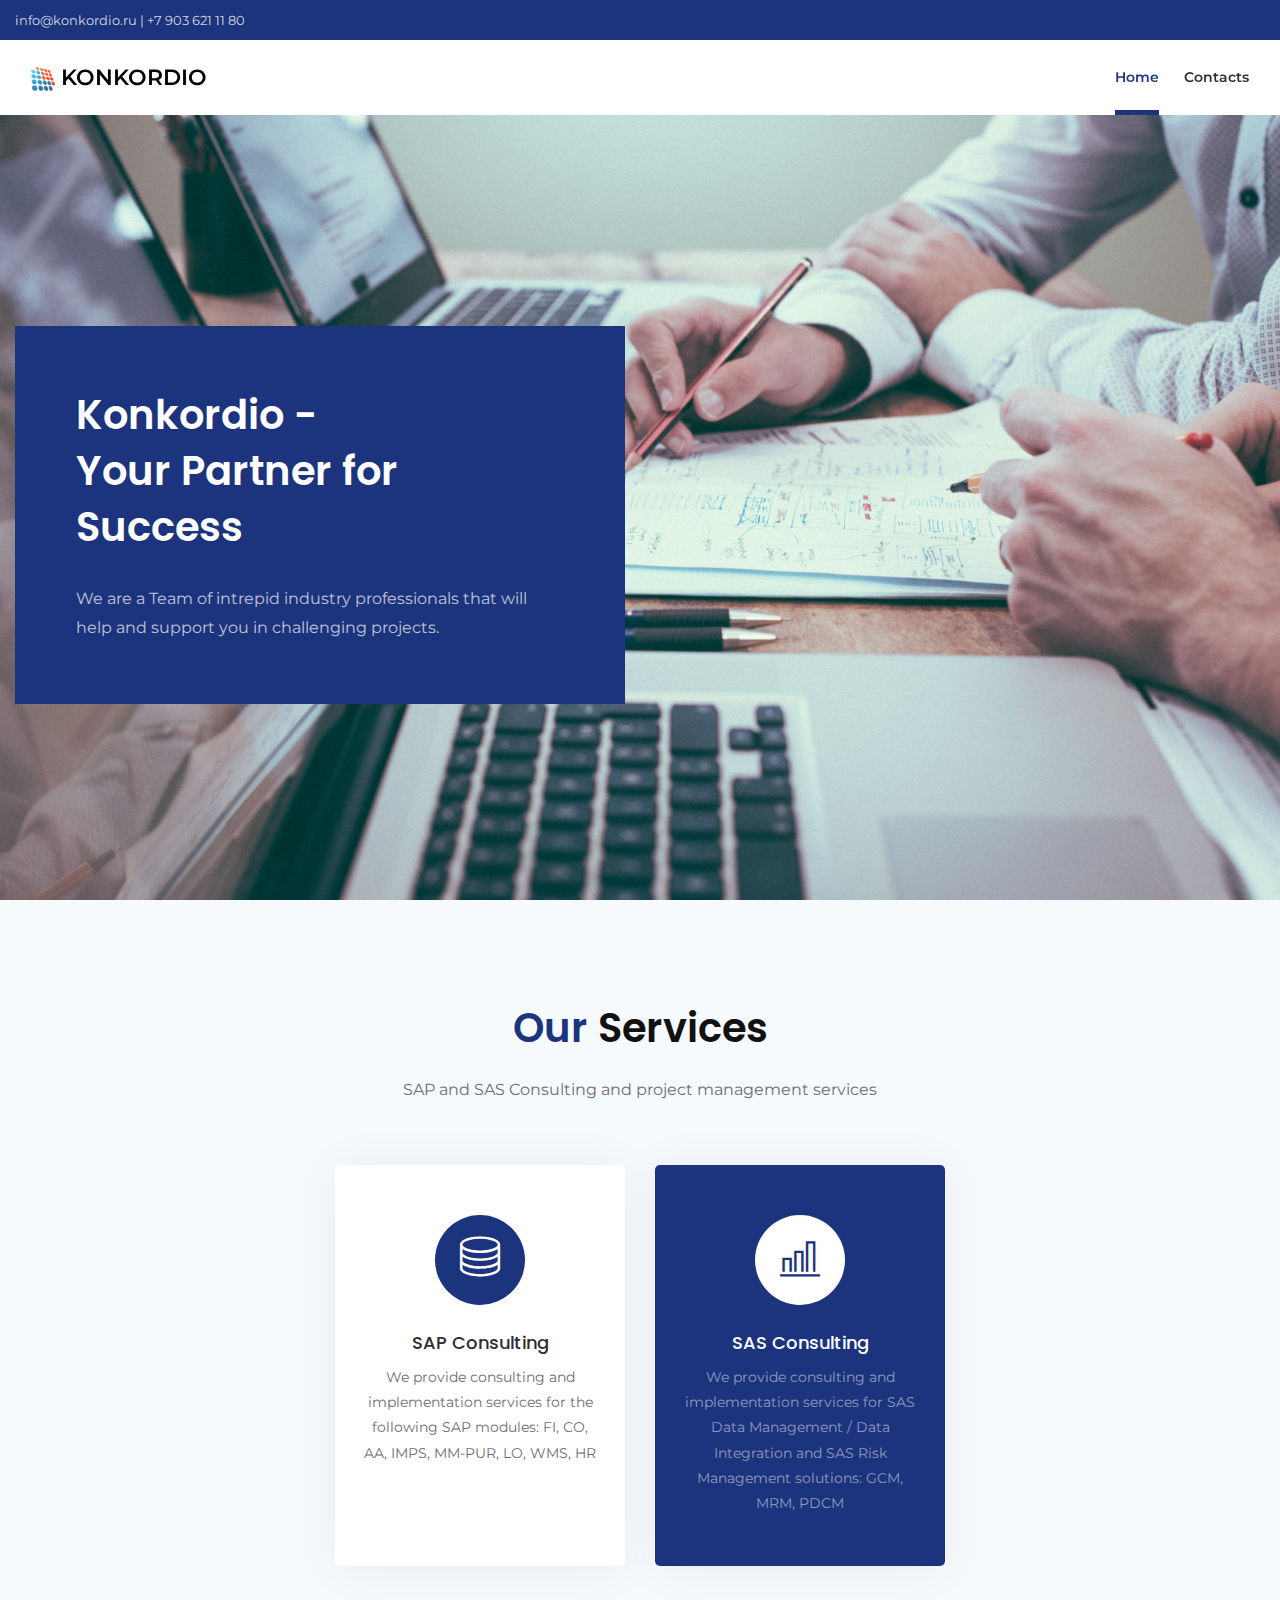
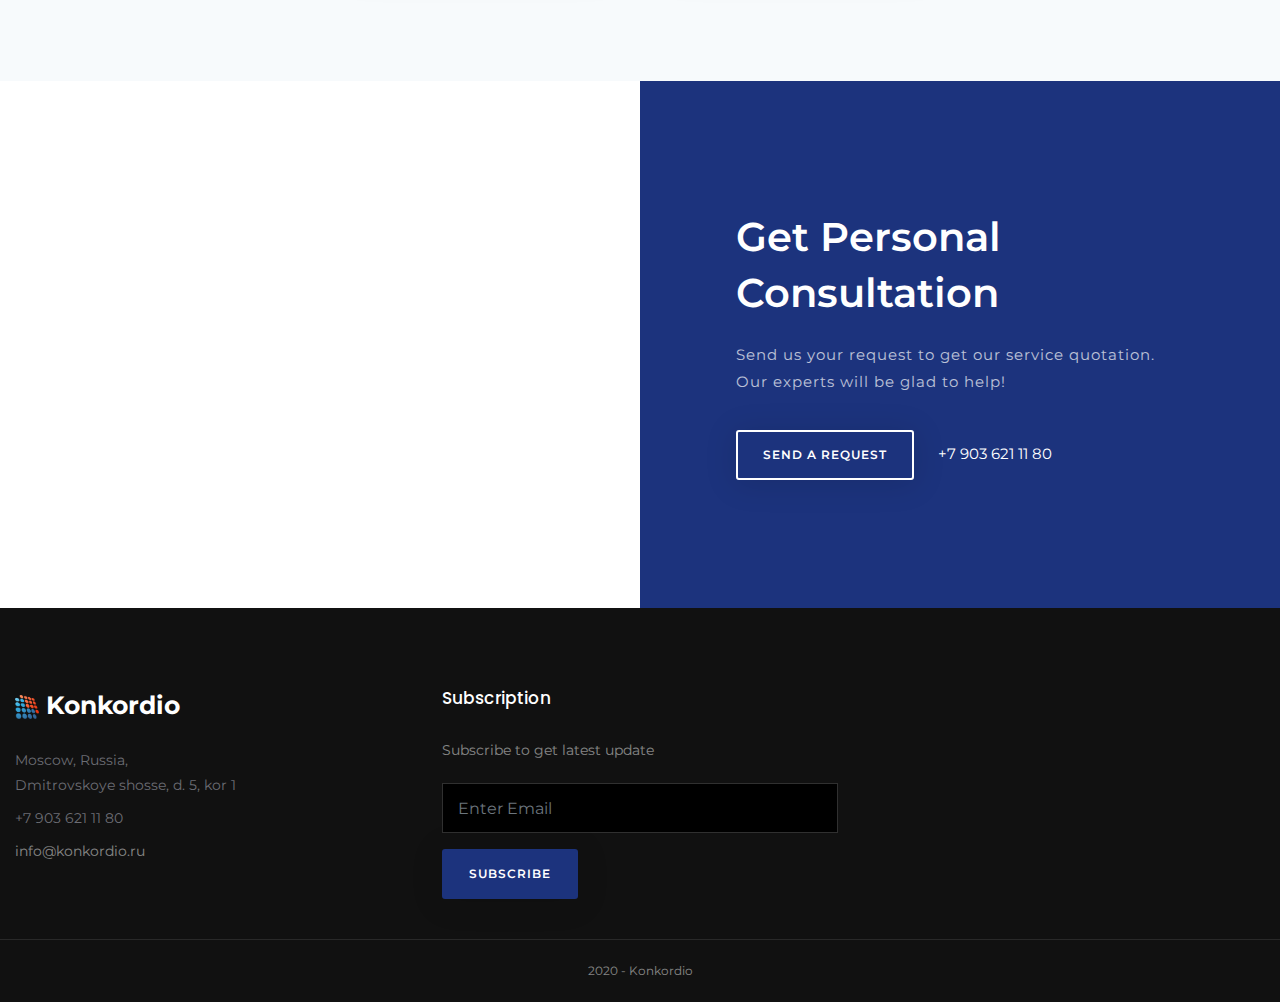
==== index.html @ 34d9c702 "konkordio.ru site" ====
<!DOCTYPE html>
<html lang="en">

<head>
  <meta charset="utf-8">
  <meta http-equiv="X-UA-Compatible" content="IE=edge">
  <meta name="viewport" content="width=device-width, initial-scale=1, shrink-to-fit=no">
  
  <!-- Page Title -->
  <title>Konkordio</title>
  <!-- / -->

  <!---Font Icon-->
  <link href="static/plugin/font-awesome/css/fontawesome-all.min.css" rel="stylesheet">
  <link href="static/plugin/themify-icons/themify-icons.css" rel="stylesheet">
  <!-- / -->

  <!-- Plugin CSS -->
  <link href="static/plugin/bootstrap/css/bootstrap.min.css" rel="stylesheet">
  <link href="static/plugin/owl-carousel/css/owl.carousel.min.css" rel="stylesheet">
  <!-- / -->

  <!-- Theme Style -->
  <link href="static/css/styles.css" rel="stylesheet">
  <link href="static/css/color/default.css" rel="stylesheet" id="color_theme">
  <!-- / -->

  <!-- Favicon -->
  <link rel="icon" href="favicon.ico" />
  <!-- / -->
</head>

<!-- Body Start -->
<body>

  <!-- Loading -->
  <div id="loading">
    <div class="load-circle"><span class="one"></span></div>
  </div>
  <!-- / -->

  <!-- Header -->
  <header class="header">
    <div class="top-bar theme-bg">
      <div class="container">
        <div class="row align-items-center">
          <div class="col-12 col-md-8 text-center text-md-left">
            <div class="mail"><a href="mailto:info@konkordio.ru" class="mail">info@konkordio.ru</a> | +7 903 621 11 80</div>
          </div>
		  <!--
          <div class="col-12 col-md-4 text-center text-md-right">
            <div class="social-icons-light">
              <a href="#"><i class="fab fa-facebook-f"></i></a>
              <a href="#"><i class="fab fa-twitter"></i></a>
              <a href="#"><i class="fab fa-google-plus-g"></i></a>
              <a href="#"><i class="fab fa-linkedin-in"></i></a>
            </div>
          </div>
		  -->
        </div> <!-- row -->
      </div><!-- container -->
    </div>
    <nav class="navbar header-nav navbar-expand-lg">
      <div class="container">
        <!-- Brand -->
        <a class="navbar-brand" href=""><img src="static/img/logo.png" style="width: 24px; height: 24px;" />&nbsp;Konkordio<!--<span class="theme-bg"></span>--></a>
        <!-- / -->

        <!-- Mobile Toggle -->
        <button class="navbar-toggler" type="button" data-toggle="collapse" data-target="#navbarCropar" aria-controls="navbarCropar" aria-expanded="false" aria-label="Toggle navigation">
            <span></span>
            <span></span>
            <span></span>
        </button>
        <!-- / -->

        <!-- Top Menu -->
        <div class="collapse navbar-collapse justify-content-end" id="navbarCropar">
          <ul class="navbar-nav align-items-start align-items-lg-center">
            <li><a class="nav-link active" href="index.html">Home</a></li>
			<!--
            <li><a class="nav-link" href="about.html">About Us</a></li>
            <li><a class="nav-link" href="services.html">Services</a></li>
			-->
            <li><a class="nav-link" href="contact.html">Contacts</a></li>
            <!--<li><a class="nav-link nav-link-btn m-btn m-btn-theme" href="#">Get A Quote</a></li>-->
          </ul>
        </div>
        <!-- / -->
      </div><!-- Container -->
    </nav> <!-- Navbar -->  
  </header>
  <!-- Header End -->

<main>

  <!-- Home Banner Start -->
  <section class="home-banner" style="background-image: url(static/img/bg1.jpg);">
    <div class="container">
      <div class="row full-screen align-items-center">
        <div class="col-md-8 col-lg-6">
          <div class="home-content theme-bg">
            <h4 class="font-alt m-0px m-30px-b sm-m-20px-b">Konkordio - <br/>Your Partner for Success</h4>
            <p>We are a Team of intrepid industry professionals that will help and support you in challenging projects.</p>
            <!--
			<div class="m-btn-bar m-40px-t sm-m-30px-t">
              <a href="#" class="m-btn m-btn-white">Our Services</a>
            </div>
			-->
          </div>
        </div>
      </div>
    </div>
  </section>
  <!-- Home Banner End -->
  
  <!-- Services Start -->
  <section class="section gray-bg">
    <div class="container">
      <div class="row justify-content-center m-45px-b sm-m-25px-b">
        <div class="col-md-8 col-lg-6">
          <div class="section-title text-center">
            <h2 class="font-alt">Our <span>Services</span></h2>
            <p>SAP and SAS Consulting and project management services</p>
          </div>
        </div><!-- col -->
      </div> <!-- row -->

      <div class="row">
		<div class="col align-self-start"></div>
        <div class="col-12 align-self-center col-sm-12 col-md-6 m-15px-tb col-lg-3">
          <div class="feature-box box-shadow theme-hover">
            <div class="icon theme-bg"><i class="ti-server"></i></div>
            <h6 class="font-alt">SAP Consulting</h6>
            <p>We provide consulting and implementation services for the following SAP modules: FI, CO, AA, IMPS, MM-PUR, LO, WMS, HR<br/><br/><br/></p>
          </div>
        </div><!-- col -->
        <div class="col-12 align-self-center col-sm-12 col-md-6 m-15px-tb col-lg-3">
          <div class="feature-box box-shadow theme-bg active">
            <div class="icon theme-bg"><i class="ti-bar-chart"></i></div>
            <h6 class="font-alt">SAS Consulting</h6>
            <p>We provide consulting and implementation services for SAS Data Management / Data Integration and SAS Risk Management solutions: GCM, MRM, PDCM</p>
          </div>
        </div><!-- col -->
		<div class="col align-self-end"></div>
      </div><!-- row -->
    </div><!-- container -->
  </section>
  <!-- Services End -->
  

  <!-- Contact Start -->
  <section class="bg-no-repeat bg-cover bg-fixed" style="background-image: url(static/img/bg2.jpg);">
    <div class="row no-gutters justify-content-end">
      <div class="col-12 col-md-12 col-lg-6">
        <div class="call-to-action theme-bg">
          <h4>Get personal<br/> consultation</h4>
          <p>Send us your request to get our service quotation. Our experts will be glad to help!</p>
          <div class="m-btn-bar">
            <a href="contact.html" class="m-btn m-btn-white">Send a Request</a>
            <a href="contact.html" class="contact-num">+7 903 621 11 80</a>
          </div>
        </div>
      </div>
    </div><!-- row -->
  </section>
  <!-- Conatct End -->

</main>

<!-- Footer-->
<footer class="footer">
  <div class="footer-section">
    <div class="container">
      <div class="row">
        <div class="col-lg-4 m-15px-tb col-md-6">
          <div class="footer-content">
            <div class="footer-logo"><img src="static/img/logo.png" style="width: 24px; height: 24px;" />&nbsp;Konkordio</div>
            <div class="footer-text">
			<ul>
              <li>Moscow, Russia, <br/>Dmitrovskoye shosse, d. 5, kor 1</li>
			  <li>+7 903 621 11 80</li>
			  <li><a href="mailto:info@konkordio.ru">info@konkordio.ru</a></li>
			</ul>
            </div><!--
            <ul class="social-icons">
              <li><a href="#"><i class="fab fa-facebook-f"></i></a></li>
              <li><a href="#"><i class="fab fa-twitter"></i></a></li>
              <li><a href="#"><i class="fab fa-instagram"></i></a></li>
              <li><a href="#"><i class="fab fa-codepen"></i></a></li>
              <li><a href="#"><i class="fab fa-github-alt"></i></a></li>
              <li><a href="#"><i class="fab fa-skype"></i></a></li>
            </ul>
			-->
          </div>
        </div>
        <div class="col-lg-4 m-15px-tb col-md-6">
          <div class="footer-newsletter">
            <div class="footer-title font-alt">Subscription</div>
            <p>Subscribe to get latest update</p>
            <form class="newsletter-form">
              <div class="form-group">
                <input type="email" class="form-control" placeholder="Enter Email">
              </div>
            </form>
            <div class="m-btn-bar">
              <a href="#" class="m-btn m-btn-theme">Subscribe</a>
            </div>
          </div>
        </div><!-- col -->
      </div><!-- row -->
    </div><!-- container -->
  </div>
  <div class="fot-copyright">
    <p>2020 - Konkordio</p>
  </div>
</footer>
<!-- Footer End -->

<!-- jQuery -->
  <script src="static/js/jquery-3.2.1.min.js"></script>
  <script src="static/js/jquery-migrate-3.0.0.min.js"></script>

  <!-- Plugins -->
  <script src="static/plugin/bootstrap/js/popper.min.js"></script>
  <script src="static/plugin/bootstrap/js/bootstrap.min.js"></script>
  <script src="static/plugin/owl-carousel/js/owl.carousel.min.js"></script>

  <!-- custom -->
  <script src="static/js/custom.js"></script>

</body>
<!-- Body End -->

</html>
---- static/plugin/themify-icons/themify-icons.css ----
@font-face {
	font-family: 'themify';
	src:url('fonts/themify.eot?-fvbane');
	src:url('fonts/themify.eot?#iefix-fvbane') format('embedded-opentype'),
		url('fonts/themify.woff?-fvbane') format('woff'),
		url('fonts/themify.ttf?-fvbane') format('truetype'),
		url('fonts/themify.svg?-fvbane#themify') format('svg');
	font-weight: normal;
	font-style: normal;
}

[class^="ti-"], [class*=" ti-"] {
	font-family: 'themify';
	speak: none;
	font-style: normal;
	font-weight: normal;
	font-variant: normal;
	text-transform: none;
	line-height: 1;

	/* Better Font Rendering =========== */
	-webkit-font-smoothing: antialiased;
	-moz-osx-font-smoothing: grayscale;
}

.ti-wand:before {
	content: "\e600";
}
.ti-volume:before {
	content: "\e601";
}
.ti-user:before {
	content: "\e602";
}
.ti-unlock:before {
	content: "\e603";
}
.ti-unlink:before {
	content: "\e604";
}
.ti-trash:before {
	content: "\e605";
}
.ti-thought:before {
	content: "\e606";
}
.ti-target:before {
	content: "\e607";
}
.ti-tag:before {
	content: "\e608";
}
.ti-tablet:before {
	content: "\e609";
}
.ti-star:before {
	content: "\e60a";
}
.ti-spray:before {
	content: "\e60b";
}
.ti-signal:before {
	content: "\e60c";
}
.ti-shopping-cart:before {
	content: "\e60d";
}
.ti-shopping-cart-full:before {
	content: "\e60e";
}
.ti-settings:before {
	content: "\e60f";
}
.ti-search:before {
	content: "\e610";
}
.ti-zoom-in:before {
	content: "\e611";
}
.ti-zoom-out:before {
	content: "\e612";
}
.ti-cut:before {
	content: "\e613";
}
.ti-ruler:before {
	content: "\e614";
}
.ti-ruler-pencil:before {
	content: "\e615";
}
.ti-ruler-alt:before {
	content: "\e616";
}
.ti-bookmark:before {
	content: "\e617";
}
.ti-bookmark-alt:before {
	content: "\e618";
}
.ti-reload:before {
	content: "\e619";
}
.ti-plus:before {
	content: "\e61a";
}
.ti-pin:before {
	content: "\e61b";
}
.ti-pencil:before {
	content: "\e61c";
}
.ti-pencil-alt:before {
	content: "\e61d";
}
.ti-paint-roller:before {
	content: "\e61e";
}
.ti-paint-bucket:before {
	content: "\e61f";
}
.ti-na:before {
	content: "\e620";
}
.ti-mobile:before {
	content: "\e621";
}
.ti-minus:before {
	content: "\e622";
}
.ti-medall:before {
	content: "\e623";
}
.ti-medall-alt:before {
	content: "\e624";
}
.ti-marker:before {
	content: "\e625";
}
.ti-marker-alt:before {
	content: "\e626";
}
.ti-arrow-up:before {
	content: "\e627";
}
.ti-arrow-right:before {
	content: "\e628";
}
.ti-arrow-left:before {
	content: "\e629";
}
.ti-arrow-down:before {
	content: "\e62a";
}
.ti-lock:before {
	content: "\e62b";
}
.ti-location-arrow:before {
	content: "\e62c";
}
.ti-link:before {
	content: "\e62d";
}
.ti-layout:before {
	content: "\e62e";
}
.ti-layers:before {
	content: "\e62f";
}
.ti-layers-alt:before {
	content: "\e630";
}
.ti-key:before {
	content: "\e631";
}
.ti-import:before {
	content: "\e632";
}
.ti-image:before {
	content: "\e633";
}
.ti-heart:before {
	content: "\e634";
}
.ti-heart-broken:before {
	content: "\e635";
}
.ti-hand-stop:before {
	content: "\e636";
}
.ti-hand-open:before {
	content: "\e637";
}
.ti-hand-drag:before {
	content: "\e638";
}
.ti-folder:before {
	content: "\e639";
}
.ti-flag:before {
	content: "\e63a";
}
.ti-flag-alt:before {
	content: "\e63b";
}
.ti-flag-alt-2:before {
	content: "\e63c";
}
.ti-eye:before {
	content: "\e63d";
}
.ti-export:before {
	content: "\e63e";
}
.ti-exchange-vertical:before {
	content: "\e63f";
}
.ti-desktop:before {
	content: "\e640";
}
.ti-cup:before {
	content: "\e641";
}
.ti-crown:before {
	content: "\e642";
}
.ti-comments:before {
	content: "\e643";
}
.ti-comment:before {
	content: "\e644";
}
.ti-comment-alt:before {
	content: "\e645";
}
.ti-close:before {
	content: "\e646";
}
.ti-clip:before {
	content: "\e647";
}
.ti-angle-up:before {
	content: "\e648";
}
.ti-angle-right:before {
	content: "\e649";
}
.ti-angle-left:before {
	content: "\e64a";
}
.ti-angle-down:before {
	content: "\e64b";
}
.ti-check:before {
	content: "\e64c";
}
.ti-check-box:before {
	content: "\e64d";
}
.ti-camera:before {
	content: "\e64e";
}
.ti-announcement:before {
	content: "\e64f";
}
.ti-brush:before {
	content: "\e650";
}
.ti-briefcase:before {
	content: "\e651";
}
.ti-bolt:before {
	content: "\e652";
}
.ti-bolt-alt:before {
	content: "\e653";
}
.ti-blackboard:before {
	content: "\e654";
}
.ti-bag:before {
	content: "\e655";
}
.ti-move:before {
	content: "\e656";
}
.ti-arrows-vertical:before {
	content: "\e657";
}
.ti-arrows-horizontal:before {
	content: "\e658";
}
.ti-fullscreen:before {
	content: "\e659";
}
.ti-arrow-top-right:before {
	content: "\e65a";
}
.ti-arrow-top-left:before {
	content: "\e65b";
}
.ti-arrow-circle-up:before {
	content: "\e65c";
}
.ti-arrow-circle-right:before {
	content: "\e65d";
}
.ti-arrow-circle-left:before {
	content: "\e65e";
}
.ti-arrow-circle-down:before {
	content: "\e65f";
}
.ti-angle-double-up:before {
	content: "\e660";
}
.ti-angle-double-right:before {
	content: "\e661";
}
.ti-angle-double-left:before {
	content: "\e662";
}
.ti-angle-double-down:before {
	content: "\e663";
}
.ti-zip:before {
	content: "\e664";
}
.ti-world:before {
	content: "\e665";
}
.ti-wheelchair:before {
	content: "\e666";
}
.ti-view-list:before {
	content: "\e667";
}
.ti-view-list-alt:before {
	content: "\e668";
}
.ti-view-grid:before {
	content: "\e669";
}
.ti-uppercase:before {
	content: "\e66a";
}
.ti-upload:before {
	content: "\e66b";
}
.ti-underline:before {
	content: "\e66c";
}
.ti-truck:before {
	content: "\e66d";
}
.ti-timer:before {
	content: "\e66e";
}
.ti-ticket:before {
	content: "\e66f";
}
.ti-thumb-up:before {
	content: "\e670";
}
.ti-thumb-down:before {
	content: "\e671";
}
.ti-text:before {
	content: "\e672";
}
.ti-stats-up:before {
	content: "\e673";
}
.ti-stats-down:before {
	content: "\e674";
}
.ti-split-v:before {
	content: "\e675";
}
.ti-split-h:before {
	content: "\e676";
}
.ti-smallcap:before {
	content: "\e677";
}
.ti-shine:before {
	content: "\e678";
}
.ti-shift-right:before {
	content: "\e679";
}
.ti-shift-left:before {
	content: "\e67a";
}
.ti-shield:before {
	content: "\e67b";
}
.ti-notepad:before {
	content: "\e67c";
}
.ti-server:before {
	content: "\e67d";
}
.ti-quote-right:before {
	content: "\e67e";
}
.ti-quote-left:before {
	content: "\e67f";
}
.ti-pulse:before {
	content: "\e680";
}
.ti-printer:before {
	content: "\e681";
}
.ti-power-off:before {
	content: "\e682";
}
.ti-plug:before {
	content: "\e683";
}
.ti-pie-chart:before {
	content: "\e684";
}
.ti-paragraph:before {
	content: "\e685";
}
.ti-panel:before {
	content: "\e686";
}
.ti-package:before {
	content: "\e687";
}
.ti-music:before {
	content: "\e688";
}
.ti-music-alt:before {
	content: "\e689";
}
.ti-mouse:before {
	content: "\e68a";
}
.ti-mouse-alt:before {
	content: "\e68b";
}
.ti-money:before {
	content: "\e68c";
}
.ti-microphone:before {
	content: "\e68d";
}
.ti-menu:before {
	content: "\e68e";
}
.ti-menu-alt:before {
	content: "\e68f";
}
.ti-map:before {
	content: "\e690";
}
.ti-map-alt:before {
	content: "\e691";
}
.ti-loop:before {
	content: "\e692";
}
.ti-location-pin:before {
	content: "\e693";
}
.ti-list:before {
	content: "\e694";
}
.ti-light-bulb:before {
	content: "\e695";
}
.ti-Italic:before {
	content: "\e696";
}
.ti-info:before {
	content: "\e697";
}
.ti-infinite:before {
	content: "\e698";
}
.ti-id-badge:before {
	content: "\e699";
}
.ti-hummer:before {
	content: "\e69a";
}
.ti-home:before {
	content: "\e69b";
}
.ti-help:before {
	content: "\e69c";
}
.ti-headphone:before {
	content: "\e69d";
}
.ti-harddrives:before {
	content: "\e69e";
}
.ti-harddrive:before {
	content: "\e69f";
}
.ti-gift:before {
	content: "\e6a0";
}
.ti-game:before {
	content: "\e6a1";
}
.ti-filter:before {
	content: "\e6a2";
}
.ti-files:before {
	content: "\e6a3";
}
.ti-file:before {
	content: "\e6a4";
}
.ti-eraser:before {
	content: "\e6a5";
}
.ti-envelope:before {
	content: "\e6a6";
}
.ti-download:before {
	content: "\e6a7";
}
.ti-direction:before {
	content: "\e6a8";
}
.ti-direction-alt:before {
	content: "\e6a9";
}
.ti-dashboard:before {
	content: "\e6aa";
}
.ti-control-stop:before {
	content: "\e6ab";
}
.ti-control-shuffle:before {
	content: "\e6ac";
}
.ti-control-play:before {
	content: "\e6ad";
}
.ti-control-pause:before {
	content: "\e6ae";
}
.ti-control-forward:before {
	content: "\e6af";
}
.ti-control-backward:before {
	content: "\e6b0";
}
.ti-cloud:before {
	content: "\e6b1";
}
.ti-cloud-up:before {
	content: "\e6b2";
}
.ti-cloud-down:before {
	content: "\e6b3";
}
.ti-clipboard:before {
	content: "\e6b4";
}
.ti-car:before {
	content: "\e6b5";
}
.ti-calendar:before {
	content: "\e6b6";
}
.ti-book:before {
	content: "\e6b7";
}
.ti-bell:before {
	content: "\e6b8";
}
.ti-basketball:before {
	content: "\e6b9";
}
.ti-bar-chart:before {
	content: "\e6ba";
}
.ti-bar-chart-alt:before {
	content: "\e6bb";
}
.ti-back-right:before {
	content: "\e6bc";
}
.ti-back-left:before {
	content: "\e6bd";
}
.ti-arrows-corner:before {
	content: "\e6be";
}
.ti-archive:before {
	content: "\e6bf";
}
.ti-anchor:before {
	content: "\e6c0";
}
.ti-align-right:before {
	content: "\e6c1";
}
.ti-align-left:before {
	content: "\e6c2";
}
.ti-align-justify:before {
	content: "\e6c3";
}
.ti-align-center:before {
	content: "\e6c4";
}
.ti-alert:before {
	content: "\e6c5";
}
.ti-alarm-clock:before {
	content: "\e6c6";
}
.ti-agenda:before {
	content: "\e6c7";
}
.ti-write:before {
	content: "\e6c8";
}
.ti-window:before {
	content: "\e6c9";
}
.ti-widgetized:before {
	content: "\e6ca";
}
.ti-widget:before {
	content: "\e6cb";
}
.ti-widget-alt:before {
	content: "\e6cc";
}
.ti-wallet:before {
	content: "\e6cd";
}
.ti-video-clapper:before {
	content: "\e6ce";
}
.ti-video-camera:before {
	content: "\e6cf";
}
.ti-vector:before {
	content: "\e6d0";
}
.ti-themify-logo:before {
	content: "\e6d1";
}
.ti-themify-favicon:before {
	content: "\e6d2";
}
.ti-themify-favicon-alt:before {
	content: "\e6d3";
}
.ti-support:before {
	content: "\e6d4";
}
.ti-stamp:before {
	content: "\e6d5";
}
.ti-split-v-alt:before {
	content: "\e6d6";
}
.ti-slice:before {
	content: "\e6d7";
}
.ti-shortcode:before {
	content: "\e6d8";
}
.ti-shift-right-alt:before {
	content: "\e6d9";
}
.ti-shift-left-alt:before {
	content: "\e6da";
}
.ti-ruler-alt-2:before {
	content: "\e6db";
}
.ti-receipt:before {
	content: "\e6dc";
}
.ti-pin2:before {
	content: "\e6dd";
}
.ti-pin-alt:before {
	content: "\e6de";
}
.ti-pencil-alt2:before {
	content: "\e6df";
}
.ti-palette:before {
	content: "\e6e0";
}
.ti-more:before {
	content: "\e6e1";
}
.ti-more-alt:before {
	content: "\e6e2";
}
.ti-microphone-alt:before {
	content: "\e6e3";
}
.ti-magnet:before {
	content: "\e6e4";
}
.ti-line-double:before {
	content: "\e6e5";
}
.ti-line-dotted:before {
	content: "\e6e6";
}
.ti-line-dashed:before {
	content: "\e6e7";
}
.ti-layout-width-full:before {
	content: "\e6e8";
}
.ti-layout-width-default:before {
	content: "\e6e9";
}
.ti-layout-width-default-alt:before {
	content: "\e6ea";
}
.ti-layout-tab:before {
	content: "\e6eb";
}
.ti-layout-tab-window:before {
	content: "\e6ec";
}
.ti-layout-tab-v:before {
	content: "\e6ed";
}
.ti-layout-tab-min:before {
	content: "\e6ee";
}
.ti-layout-slider:before {
	content: "\e6ef";
}
.ti-layout-slider-alt:before {
	content: "\e6f0";
}
.ti-layout-sidebar-right:before {
	content: "\e6f1";
}
.ti-layout-sidebar-none:before {
	content: "\e6f2";
}
.ti-layout-sidebar-left:before {
	content: "\e6f3";
}
.ti-layout-placeholder:before {
	content: "\e6f4";
}
.ti-layout-menu:before {
	content: "\e6f5";
}
.ti-layout-menu-v:before {
	content: "\e6f6";
}
.ti-layout-menu-separated:before {
	content: "\e6f7";
}
.ti-layout-menu-full:before {
	content: "\e6f8";
}
.ti-layout-media-right-alt:before {
	content: "\e6f9";
}
.ti-layout-media-right:before {
	content: "\e6fa";
}
.ti-layout-media-overlay:before {
	content: "\e6fb";
}
.ti-layout-media-overlay-alt:before {
	content: "\e6fc";
}
.ti-layout-media-overlay-alt-2:before {
	content: "\e6fd";
}
.ti-layout-media-left-alt:before {
	content: "\e6fe";
}
.ti-layout-media-left:before {
	content: "\e6ff";
}
.ti-layout-media-center-alt:before {
	content: "\e700";
}
.ti-layout-media-center:before {
	content: "\e701";
}
.ti-layout-list-thumb:before {
	content: "\e702";
}
.ti-layout-list-thumb-alt:before {
	content: "\e703";
}
.ti-layout-list-post:before {
	content: "\e704";
}
.ti-layout-list-large-image:before {
	content: "\e705";
}
.ti-layout-line-solid:before {
	content: "\e706";
}
.ti-layout-grid4:before {
	content: "\e707";
}
.ti-layout-grid3:before {
	content: "\e708";
}
.ti-layout-grid2:before {
	content: "\e709";
}
.ti-layout-grid2-thumb:before {
	content: "\e70a";
}
.ti-layout-cta-right:before {
	content: "\e70b";
}
.ti-layout-cta-left:before {
	content: "\e70c";
}
.ti-layout-cta-center:before {
	content: "\e70d";
}
.ti-layout-cta-btn-right:before {
	content: "\e70e";
}
.ti-layout-cta-btn-left:before {
	content: "\e70f";
}
.ti-layout-column4:before {
	content: "\e710";
}
.ti-layout-column3:before {
	content: "\e711";
}
.ti-layout-column2:before {
	content: "\e712";
}
.ti-layout-accordion-separated:before {
	content: "\e713";
}
.ti-layout-accordion-merged:before {
	content: "\e714";
}
.ti-layout-accordion-list:before {
	content: "\e715";
}
.ti-ink-pen:before {
	content: "\e716";
}
.ti-info-alt:before {
	content: "\e717";
}
.ti-help-alt:before {
	content: "\e718";
}
.ti-headphone-alt:before {
	content: "\e719";
}
.ti-hand-point-up:before {
	content: "\e71a";
}
.ti-hand-point-right:before {
	content: "\e71b";
}
.ti-hand-point-left:before {
	content: "\e71c";
}
.ti-hand-point-down:before {
	content: "\e71d";
}
.ti-gallery:before {
	content: "\e71e";
}
.ti-face-smile:before {
	content: "\e71f";
}
.ti-face-sad:before {
	content: "\e720";
}
.ti-credit-card:before {
	content: "\e721";
}
.ti-control-skip-forward:before {
	content: "\e722";
}
.ti-control-skip-backward:before {
	content: "\e723";
}
.ti-control-record:before {
	content: "\e724";
}
.ti-control-eject:before {
	content: "\e725";
}
.ti-comments-smiley:before {
	content: "\e726";
}
.ti-brush-alt:before {
	content: "\e727";
}
.ti-youtube:before {
	content: "\e728";
}
.ti-vimeo:before {
	content: "\e729";
}
.ti-twitter:before {
	content: "\e72a";
}
.ti-time:before {
	content: "\e72b";
}
.ti-tumblr:before {
	content: "\e72c";
}
.ti-skype:before {
	content: "\e72d";
}
.ti-share:before {
	content: "\e72e";
}
.ti-share-alt:before {
	content: "\e72f";
}
.ti-rocket:before {
	content: "\e730";
}
.ti-pinterest:before {
	content: "\e731";
}
.ti-new-window:before {
	content: "\e732";
}
.ti-microsoft:before {
	content: "\e733";
}
.ti-list-ol:before {
	content: "\e734";
}
.ti-linkedin:before {
	content: "\e735";
}
.ti-layout-sidebar-2:before {
	content: "\e736";
}
.ti-layout-grid4-alt:before {
	content: "\e737";
}
.ti-layout-grid3-alt:before {
	content: "\e738";
}
.ti-layout-grid2-alt:before {
	content: "\e739";
}
.ti-layout-column4-alt:before {
	content: "\e73a";
}
.ti-layout-column3-alt:before {
	content: "\e73b";
}
.ti-layout-column2-alt:before {
	content: "\e73c";
}
.ti-instagram:before {
	content: "\e73d";
}
.ti-google:before {
	content: "\e73e";
}
.ti-github:before {
	content: "\e73f";
}
.ti-flickr:before {
	content: "\e740";
}
.ti-facebook:before {
	content: "\e741";
}
.ti-dropbox:before {
	content: "\e742";
}
.ti-dribbble:before {
	content: "\e743";
}
.ti-apple:before {
	content: "\e744";
}
.ti-android:before {
	content: "\e745";
}
.ti-save:before {
	content: "\e746";
}
.ti-save-alt:before {
	content: "\e747";
}
.ti-yahoo:before {
	content: "\e748";
}
.ti-wordpress:before {
	content: "\e749";
}
.ti-vimeo-alt:before {
	content: "\e74a";
}
.ti-twitter-alt:before {
	content: "\e74b";
}
.ti-tumblr-alt:before {
	content: "\e74c";
}
.ti-trello:before {
	content: "\e74d";
}
.ti-stack-overflow:before {
	content: "\e74e";
}
.ti-soundcloud:before {
	content: "\e74f";
}
.ti-sharethis:before {
	content: "\e750";
}
.ti-sharethis-alt:before {
	content: "\e751";
}
.ti-reddit:before {
	content: "\e752";
}
.ti-pinterest-alt:before {
	content: "\e753";
}
.ti-microsoft-alt:before {
	content: "\e754";
}
.ti-linux:before {
	content: "\e755";
}
.ti-jsfiddle:before {
	content: "\e756";
}
.ti-joomla:before {
	content: "\e757";
}
.ti-html5:before {
	content: "\e758";
}
.ti-flickr-alt:before {
	content: "\e759";
}
.ti-email:before {
	content: "\e75a";
}
.ti-drupal:before {
	content: "\e75b";
}
.ti-dropbox-alt:before {
	content: "\e75c";
}
.ti-css3:before {
	content: "\e75d";
}
.ti-rss:before {
	content: "\e75e";
}
.ti-rss-alt:before {
	content: "\e75f";
}
---- static/css/styles.css ----
/*========================================================================
Template Name   : Morgan
~~~~~~~~~~~~~~~~~~~~~~~~~~~~~~~~~~~~~~~~~~~~~~~~~~~~~~~~~~~~~~~~~~~~~~~~
Copyright (c) 2018 - Morgan
========================================================================*/

/*----------------------------------
Table of contents
01. Common
02. Section Tital
03. Button
04. Header
05. Home Banner
06. About us
07. Feature Box 
08. Portfolio
09. Counter
10. Testimonial
11. Skill
12. Blog
13. contact
14. Footer
----------------------------------*/

@import url('https://fonts.googleapis.com/css?family=Montserrat:100,100i,200,200i,300,300i,400,400i,500,500i,600,600i,700,700i,800,800i,900,900i');
@import url('https://fonts.googleapis.com/css?family=Poppins:100,100i,200,200i,300,300i,400,400i,500,500i,600,600i,700,700i,800,800i,900,900i');

/*---------------------------------
  01. Common
-----------------------------------*/
body {
  font-family: 'Montserrat', sans-serif;
  -webkit-font-smoothing: antialiased;
  font-smoothing: antialiased;
  font-size: 14px;
  line-height: 1.8;
  color: #6C6D74;
  background-size: cover;
  background-attachment: fixed;
}
img {
  max-width: 100%;
}

.font-alt{
  font-family: 'Poppins', sans-serif;
}

.h1, .h2, .h3, .h4, .h5, .h6, h1, h2, h3, h4, h5, h6 {
  line-height: 1.4;
}

.gray-bg {
  background: #f7fafc;
}
.white-bg {
  background: #fff;
}
.container{
  max-width: 1300px;
}

.dark-color {
  color: #111;
}

a:hover,
a:focus,
a:active {
  text-decoration: none;
}

.box-shadow {
  box-shadow: 0 2px 48px 0 rgba(0, 0, 0, 0.06);
}

/*---------------------------------
* 01. Loading
-----------------------------------*/
#loading {
  position: fixed;
  top: 0;
  left: 0;
  bottom: 0;
  right: 0;
  background: #fff;
  z-index: 999999;
}

.load-circle:after,
.load-circle:before{
  content: '';
  background: #fff;
  height: 50%;
  width: 100%;
  position: absolute;
  left: 0;
  transition: all 1s;
}

.load-circle:after{
  top: 0;
}

.load-circle:before{
  bottom: 0;
}

.load-circle {
  width: 50px;
  height: 50px;
  border-radius: 50%;
  border: 10px solid #e8e8e8;
  border-top: 10px solid #000;
  -webkit-animation: rotate 1.2s infinite linear;
  animation: rotate 1.2s infinite linear;
  overflow: hidden;
  position: absolute;
  top: 0;
  left: 0;
  right: 0;
  bottom: 0;
  margin: auto;
}

@-webkit-keyframes rotate {
  0%{
    transform: rotate(0deg);
  }
  100%{
    transform: rotate(360deg);
  }
}

@keyframes rotate {
  0%{
    transform: rotate(0deg);
  }
  100%{
    transform: rotate(360deg);
  }
}

/*---------------------------------
* 02. Section 
-----------------------------------*/
.section {
  padding: 100px 0;
}

@media (max-width: 991px){
 .section {
    padding: 60px 0;
  } 
}
@media (max-width: 767px){
 .section {
    padding: 40px 0;
  } 
}

/*---------------------------------
* 03. Section title
-----------------------------------*/
.section-title h2{     
  font-size: 40px;
  font-weight: 600;
  margin: 0 0 20px;
}
.section-title h2 span{
  color: #111;
}
.section-title p {
  font-size: 16px;
  margin: 0;
}

.section-title-01 h2{
  font-size: 22px;
  font-weight: 500;
}

@media(max-width: 991px){
  .section-title h2 {
    font-size: 35px;
    margin: 0 0 15px;
  }
}
@media(max-width: 767px){
  .section-title h2 {
    font-size: 28px;
    margin: 0 0 15px;
  }
  .section-title p {
    font-size: 15px;
  }
}

/*-----------------------------------------
* 04. Buttons
-----------------------------------------*/
.m-btn{
  text-decoration: none;
  display: inline-block;
  margin-bottom: 0;
  padding: 12px 25px;
  letter-spacing: 1px;
  background: transparent;
  border-radius: 3px;
  font-size: 12px;
  font-weight: 600;
  text-transform: uppercase;
  box-shadow: 0px 3px 31px 3px rgba(0, 0, 0, 0.11);
  -webkit-transition: all 0.32s ease-in-out;
    -moz-transition: all 0.32s ease-in-out;
      -o-transition: all 0.32s ease-in-out;
        transition: all 0.32s ease-in-out;
}

.m-btn-white{
  color: #fff;
  border: 2px solid rgba(255,255,255,1);
}
.m-btn-white:hover{
  color: #fff;
  text-decoration: none;
  border: 2px solid rgba(255,255,255,0.3);
}
.m-btn-black{
  color: #2D2E33;
  border: 2px solid rgba(45, 46, 51,1);
}
.m-btn-black:hover{
  color: #6C6D74;
  text-decoration: none;
  border: 2px solid rgba(108, 109, 116,0.3);
}

.m-btn-theme{
  color: #fff;
  border:2px solid;
}
.m-btn-theme:hover{
  background: #fff;
}

@media (max-width: 769px){
  .m-btn{
    padding: 10px 10px;
  }
}
/*---------------------------------
* 05. Header
-----------------------------------*/

.header .top-bar .mail {
  color: rgba(255,255,255,.8);
  font-size: 13px;
  line-height: 40px;
}
.header .top-bar .social-icons-light a{
  display: inline-block;
  vertical-align: middle;
  color: rgba(255,255,255,.8);
  margin: 0 13px;
  font-size: 14px;
  line-height: 40px;
}

.header {
  top: 0;
  background: #fff;
  position: fixed;
  left: 0;
  right: 0;
  z-index: 9;
  box-shadow: 0px 1px 27px -3px rgba(0, 0, 0, 0);
  -webkit-transition: all 0.2s ease;
  -moz-transition: all 0.5s ease;
  -o-transition: all 0.2s ease;
  transition: all 0.2s ease;
}
.header-nav {
  padding-top: 0;
  padding-bottom: 0;
}
.header-nav .navbar-toggler span {
  background: #2D2E33;
}
.header-nav .navbar-brand {
  color: #000;
  font-weight: 600;
  position: relative;
  font-size: 22px;
  text-transform: uppercase;
}
.header-nav .navbar-brand span {
  width: 6px;
  height: 6px;
  border-radius: 50%;
  position: absolute;
  bottom: 15px;
  right: -9px;
  float: left;
}
.header-nav .navbar-nav > li {
  margin: 0 0 0 25px;
}
.header-nav .navbar-nav .nav-link:not(.nav-link-btn) {
  position: relative;
  padding: 25px 0;
  display: inline-block;
  font-size: 14px;
  vertical-align: top;
  color: #2D2E33;
  font-weight: 600;
}

.header-nav .navbar-nav .nav-link:not(.nav-link-btn):after {
  content: "";
  width: 100%;
  position: absolute;
  bottom: 0px;
  left: 0;
  height: 5px;
}

.header-nav .navbar-nav .nav-link.nav-link-btn {
  padding: 10px 25px;
}
.header-nav .navbar-nav .nav-link.nav-link-btn:not(:hover) {
  color: #fff;
}
/*Navbar Toogle*/
.navbar-toggler {
  border: none;
  padding: 10px 6px;
  outline: none !important;
}
.navbar-toggler span {
  display: block;
  width: 22px;
  height: 2px;
  border-radius: 1px;
  background: #fff;
}
.navbar-toggler span + span {
  margin-top: 4px;
  width: 18px;
}
.navbar-toggler span + span + span {
  width: 10px;
}
/**/
.header.fixed-header {
  box-shadow: 0px 1px 27px -3px rgba(0, 0, 0, 0.07);
  top: -42px;
}

@media (max-width: 991px){
  .header .top-bar {
    display: none;
  }
  .header.fixed-header {
    top: 0;
  }
  .header-nav {
    padding-top: 10px;
    padding-bottom: 10px;
  }
  .header-nav .navbar-nav > li {
    margin: 0;
  }
  .header-nav .navbar-nav .nav-link:not(.nav-link-btn) {
    padding: 8px 0;
  }
  .header-nav .navbar-nav .nav-link.nav-link-btn:not(:hover) {
    margin-top: 10px;
  }
  .header-nav .navbar-nav .nav-link:not(.nav-link-btn):after {
    height: 2px;
    bottom: 8px;
  }
}


/*---------------------------------
* 06. Home Banner
-----------------------------------*/
.full-screen {
  min-height: 100vh;
}
.home-banner {
  position: relative;
  background-repeat: no-repeat;
  background-attachment: fixed;
  background-position: center;
  -webkit-background-size: cover;
     -moz-background-size: cover;
     -o-background-size: cover;
      background-size: cover;  
}
.home-content{
    margin: 180px 0 50px 0;
    padding: 10%;
}
.home-content h4{
  font-weight: 600;
  color: #fff;
  font-size: 40px;
}
.home-content p{
  color: #fff;
  opacity: 0.7;
  font-size: 16px;
  margin: 0;
}

@media (max-width: 991px){
    .home-content {
      margin: 90px 0 50px 0;
    }
}
@media (max-width: 767px){
  .home-content {
    padding: 20px;
  }
  .home-content h4 {
    font-size: 20px;
  }
  .home-content p {
    font-size: 14px;
  }
}


/*---------------------------------
* 07. Feature Box
-----------------------------------*/
.feature-box {
  padding: 50px 25px;
  text-align: center;
  position: relative;
  background: #fff;
  border-radius: 5px;
  -webkit-transition: all 0.32s;
    -o-transition: all 0.32s;
      -moz-transition: all 0.32s;
        transition: all 0.32s;
}

.feature-box .icon{
  font-size: 40px;
  width: 90px;
  height: 90px;
  margin-bottom: 25px;
  display: inline-block;
  vertical-align: top;
  border-radius: 50%;
  line-height: 90px;
  color: #fff;
}
.feature-box h6{
  font-size: 18px;
  color: #2D2E33;
  text-transform: capitalize;
  font-weight: 500;
  margin: 0 0 10px;
}
.feature-box p{
  margin: 0;
}


.feature-box.active .icon,
.feature-box:hover .icon {
  background: #fff;
}
.feature-box:hover h6,
.feature-box.active h6 {
  color: #fff
}
.feature-box:hover p,
.feature-box.active p {
  color: rgba(255,255,255,.5);
}


/*---------------------------------
* 08. About us
-----------------------------------*/
.intro-content {
  background: rgba(255, 255, 255, 0.86);
  padding: 10%;
}
.intro-content h2 {
  font-size: 30px;
}
.intro-content p{
  font-size: 16px;
}

.about-section .about-img {
  border-radius: 5px;
  overflow: hidden;
}
.about-section .about-std {
  padding: 10%;
  border-radius: 5px;
  position: relative;
  z-index: 1;
  background: #fff;
}

.about-section .about-std p:last-child {
  margin-bottom: 0;
}

.about-section .about-std.left {
  right: -90px;
}
@media(max-width: 991px) {
  .about-section .about-std.left {
    right: 0px;   
  }
}

@media(max-width: 767px) {
  .intro-content h2 {
    font-size: 25px;
  }
  .intro-content p {
    font-size: 15px;
  }
}

/*-----------------------------------------
*  14. counter section
-----------------------------------------*/
.counter-section {
  position: relative;
}
.counter-row {
  margin: 0 auto;
  max-width: 100%;
  position: relative;
  z-index: 1;

}
.counter-section:after {
  position: absolute;
  top: 0;
  left: 0;
  right: 0;
  bottom: 0;
  content: "";
  opacity: 0.7;
  background: #000;
}

.counter-section:after{
  opacity: 0.7;
}
.counter-col {
  text-align: left;
  border-radius: 5px;
}
.counter-col .count {
   color: #fff;
   font-size: 55px;
   line-height: 1.3;
   font-weight: 600;
   padding-right: 16px;
   position: relative;
   min-width: 105px;
   display: inline-block;
   vertical-align: middle;
}
.counter-col .count:after{
  content: '';
  width: 2px;
  height: 90px;
  background: rgba(255, 255, 255, 0.18);
  position: absolute;
  top: 0;
  right: 9px;
  transform: rotate(20deg);
  bottom: 0;
  margin: auto;
}
.counter-col h6 {
   color: #fff;
   font-size: 16px;
   padding: 10px 0;
   padding-left: 15px;
   text-transform: uppercase;
   text-align: left;
   margin-bottom: 0;
   display: inline-block;
   vertical-align: middle;
}


@media(max-width: 767px){
  .counter-col .count {
    min-width: 65px;
    font-size: 30px;
  }
  .counter-col .count:after {
    height: 50px;
  }
  .counter-col h6 {
    font-size: 12px;
    padding: 10px 0;
    padding-left: 10px;
  }  
}




/*---------------------------------
* 09. Our Team
-----------------------------------*/

.team-box{
  position: relative;
  overflow: hidden;
}
.team-box .team-img {
  position: relative;
}
.team-box .team-img img {
  transition: ease all 0.3s;
  -webkit-transition: ease all 0.3s;
  transform: scale(1) rotate(0deg);
  -webkit-transform: scale(1) rotate(0deg);
}
.team-box:hover .team-img img{
  transform: scale(1.1) rotate(1deg);
  -webkit-transform: scale(1.1) rotate(1deg);
}
.team-box .team-img:after {
  content: "";
  top: 10px;
  left: 10px;
  right: 10px;
  bottom: 10px;
  position: absolute;
  border: 1px solid rgba(0,0,0,.1);
  pointer-events: none;
  transition: ease all 0.3s;
  -webkit-transition: ease all 0.3s;
}
.team-box:hover .team-img:after {
  background: rgba(255,255,255,.2);
}

.team-box .team-info {
  position: absolute;
  left: 10px;
  right: 10px;
  bottom: 10px;
  color: #fff;
  padding: 20px;
  opacity: 0;
  -webkit-transition: all 0.3s ease-in-out;
  transition: all 0.3s ease-in-out;
}
.team-box:hover .team-info {
  opacity: 1;
}
.team-box .team-info h6 {
  font-size: 16px;
  font-weight: 400;
  margin: 0 0 5px;
}
.team-box .team-info span{
  font-size: 13px;
  margin: 0;
  opacity: 0.7;
}

/*---------------------------------
* 10. Why Choose us
-----------------------------------*/
.radius-img {
  border-radius: 5px;
  overflow: hidden;
}
.std-content h6 {
  font-weight: 600;
}
.std-content h2 {
  font-weight: 600;
  font-size: 30px;
}

/*-----------------------------------------
*  Testimonial
-----------------------------------------*/
.testimonial-col { 
  position: relative;
  text-align: center;
  background: #fff;
  padding: 20px;
  border: 1px solid #eee;
}
.testimonial-col .img {
  display: inline-block;
  width: 80px;
  height: 80px;
  border-radius: 50%;
  overflow: hidden;
  margin-bottom: 20px;
}

.testimonial-col h6 {
  color: #111111;
  font-size: 15px;
  font-weight: 600;
  margin-bottom: 10px;
  margin-top: 20px;
  margin-bottom: 5px;
}
.testimonial-col p {
  margin: 0;
}

.owl-dots {
  text-align: center;
  margin-top: 15px;
}
.owl-dots .owl-dot {
  display: inline-block;
  vertical-align: middle;
  margin: 0 5px;
}
.owl-dots .owl-dot span {
  width: 12px;
  height: 12px;
  border: 2px solid #323232;
  border-radius: 50%;
  display: inline-block;
  vertical-align: text-top;
}
.owl-dots .owl-dot.active span {
  background: #323232;
}


/*---------------------------------
* 11. Contact US
-----------------------------------*/
.call-to-action {
  padding: 20% 15%;
}
.call-to-action h4{
  font-size: 40px;
  color: #fff;
  font-weight: 600;
  text-transform: capitalize;
  margin-bottom: 20px;
}
.call-to-action p{
  letter-spacing: 1px;
  font-size: 15px;
  color: #fff;
  opacity: 0.7;
  margin-bottom: 35px;
  display: inline-block;
}
.call-to-action .contact-num {
  color: #fff;
  text-decoration: none;
  padding-left: 20px;
  font-size: 15px;
}

@media(max-width: 991px){
  .call-to-action {
    margin: 10%;
    padding: 8%;
  }
  .call-to-action h4 {
    font-size: 35px;
  }
}
@media(max-width: 991px){
  .call-to-action {
    margin: 8%;
    padding: 35px;
  }
  .call-to-action h4 {
    font-size: 24px;
  } 
  .call-to-action .contact-num {
    display: inline-block;
    margin-top: 15px;
    padding: 0;
    text-align: left;
    width: 100%;
    vertical-align: top;
  }
}

/*---------------------------------
* 12. Client
-----------------------------------*/
.client-logo {
  margin: 30px 0;
  opacity: 0.5;
  transition: ease all 0.3s;
  -webkit-transition: ease all 0.3s;
}
.client-logo:hover {
  opacity: 1;
}

/*---------------------------------
* 13. Footer Section
-----------------------------------*/
.social-icons {
  margin: 0;
  padding: 0;
}
.social-icons li {
  display: inline-block;
  vertical-align: top;
  list-style: none;
  margin-right: 8px;
}
.social-icons li a {
  display: block;
  width: 30px;
  height: 30px;
  text-align: center;
  line-height: 30px;
  color: #333;
  border-radius: 5px;
  background: #000;
  -webkit-transition: ease all 0.3s;
          transition: ease all 0.3s;
}
.social-icons li a:hover {
  background: #333;
  color: #fff;
}

.footer {
  background: #111;
}
.footer-section {
  padding-top: 60px;
}
.footer-section .footer-logo {
  color: #fff;
  font-weight: 700;
  font-size: 25px;
  margin-bottom: 20px;
}
.footer-section .footer-text p {
  width: 350px;
  max-width: 100%;
  margin-bottom: 20px;
  display: inline-block;
  padding-right: 10px;
  color: rgba(255,255,255,.5);
}
.footer-section .footer-title {
  font-size: 17px;
  font-weight: 500;
  margin-bottom: 25px;
  color: #fff;
}
.footer-content ul{
  list-style-type: none;
  padding: 0;
}
.footer-content li{
  margin-bottom: 8px;
}
.footer-content li a{
  color: rgba(255,255,255,.5);
  font-size: 14px;
}
.footer-section p{
  color: rgba(255,255,255,.5);
  margin-bottom: 20px;
}

.footer-newsletter .m-btn:hover {
  background: #111;
  color: #fff;
}
.footer-newsletter .form-control{
  background: rgba(0,0,0.3);
  border: 1px solid rgba(255, 255, 255, 0.19);
  color: rgba(255,255,255,.5);
  padding: 10px 15px;
  border-radius: 0;
  box-shadow: none !important;
  height: 50px;
}
.fot-copyright {
  margin-top: 25px;
  border-top: 1px solid rgba(255,255,255,.1)
}
.fot-copyright p{
  text-align: center;
  color: rgba(255,255,255,.5);
  font-size: 12px;
  margin: 0;
  padding: 20px 0;
}

@media(max-width: 991px) {
  .footer-section {
    padding-top: 30px;
  }
  .fot-copyright {
    margin-top: 10px;
  }
}


/*---------------------------------
* 1. Service Banner
-----------------------------------*/
.page-title:after {
  position: absolute;
  top: 0;
  bottom: 0;
  left: 0;
  right: 0;
  content: "";
  opacity: 0.6;
  z-index: -1;
  background: #000;
}
.page-title {
  padding: 230px 0 100px 0;
  position: relative;
  z-index: 1;
}
.page-title h3{
  color: #fff;
  font-size: 40px;
  text-align: center;
  text-transform: capitalize;
  margin-bottom: 20px;
  font-weight: 700;
}
.page-title ul{
  list-style-type: none;
  padding: 0;
  margin: 0;
  background: none;
  text-align: center;
}
.page-title li {
  display: inline-block;
  color: rgba(255, 255, 255, 0.7);
  font-size: 14px;
  margin: 0 15px;
  position: relative;
}
.page-title li a {
  color: rgba(255, 255, 255, 0.7);
}
.page-title li:not(:first-child):after{
  width: 5px;
  height: 5px;
  background: #fff;
  left: -15px;
  content: "";
  float: left;
  position: absolute;
  top: 9px;
  border-radius: 50%;
}

@media(max-width: 991px){
  .page-title {
    padding: 130px 0 60px 0;
  }
}

/*---------------------------------
* 3. Card
-----------------------------------*/
.card-box{
  padding: 30px;
  border: none;
  box-shadow: 0 2px 48px 0 rgba(0, 0, 0, 0.06);
  background: #fff;
}
.card-box .card-title{
  color: #2D2E33;
  font-size: 18px;
  font-weight: 500;
  margin-bottom: 20px;
}
.card-box ul{
  list-style-type: none;
  margin: 0;
  padding: 0;
}
.card-box li:not(:first-child){
  margin-top: 10px;
  padding-top: 15px;
  border-top: 1px solid rgba(0,0,0,0.2);
}
.card-box a{
  text-decoration: none;
  color: #6C6D74;
  font-size: 15px;
  margin-left: 0;
  -webkit-transition: all 0.32s ease-in-out;
        transition: all 0.32s ease-in-out;
}
.card-box a:hover{
  color: #2D2E33;
  margin-left: 5px;
}

/*---------------------------------
* 3. Card
-----------------------------------*/

.frequent-left{
}
.frequent-left .nav-link:not(:first-child) {
  border-top: 1px dashed #ddd;
}
.frequent-left .nav-link {
  position: relative;
  background: transparent;
  color: #2D2E33;
  font-size: 15px;
  font-weight: 400;
  padding: 18px 20px;
  border-radius: 0;
}
.frequent-left .nav-link.active{
  color: #323232;
  color: #fff;
}
.frequent-right{
  padding: 40px;
  min-height: 100%;
}
.frequent-right h4{
  font-size: 20px;
  font-weight: 500;
  margin-bottom: 20px;
}
.frequent-right p{
  display: inline-block;
  font-size: 15px;
  line-height: 28px;
}
@media (max-width: 467px){
  .frequent-left .nav-link.active:before{
    content: ' ';
    position: absolute;
    top: 50px;
    right: 0;
    left: 0;
    width: 80%;
    height: 3px;
    background: #000;
  }
  .frequent-left{
    width: 100%;
    padding: 0;
  }
  .frequent-left .nav-link{
    margin-bottom: 20px;
    padding: 0;
  }
  .frequent-right{
    padding: 0;
    margin-top: 30px;
  }
}
@media (min-width: 768px) and (max-width: 991px){
  .frequent-left .nav-link.active:before{
    content: ' ';
    position: absolute;
    top: 35px;
    right: 0;
    left: 15px;
    width: 70%;
    height: 3px;
    background: #000;
  }
  .frequent-left .nav-link{
    margin-bottom: 15px;
    font-size: 16px;
  }
  .frequent-right{
    margin-top: 30px;
  }
}
/*===========================================
* About Page Start
=============================================*/

.about-info h5{
  margin-bottom: 20px;
  font-size: 24px;
  font-weight: 500;
}
.about-info p{
  margin-bottom: 20px;
  font-size: 16px;
  color: rgba(0,0,0,0.5);
}
.about-info a{
  text-decoration: none;
  color: #2D2E33;
  font-weight: 600;
  letter-spacing: 1px;
}


/*===========================================
* Contact Page Start
=============================================*/
.contact-info {
  padding: 15% 10%;
  background: #fff;
  text-align: center;
  border-radius: 5px;
}
.contact-info i{
  font-size: 35px;
  margin-bottom: 30px;
  display: inline-block;
}
.contact-info h6{
  font-size: 16px;
  font-weight: 600;
  color: #2D2E33;
  margin-bottom: 15px;
}
.contact-info p{
  margin: 0;
}

/*---------------------------------
* 1. contact us
-----------------------------------*/
.contact-form {
  padding: 8%;
  margin: 0 5%;
  position: relative;
  background: #fff;
}
.contact-form h2{
  text-transform: uppercase;
  font-size: 18px;
  font-weight: 600;
  color: #2D2E33;
  display: inline-block;
}
.contact-form .form-group{
  margin-bottom: 20px;
}
.contact-form .form-control {
  font-size: 14px; 
  height: 45px;
  border: 1px solid rgba(0,0,0,0.2);
  color: #2D2E33;
}
.contact-form textarea.form-control  {
  height: 100px;
}
.contact-map {
  height: 100%;
  padding: 10px;
}


/*-----------------------------------------
*  Background Properties
-----------------------------------------*/
.bg-no-repeat { background-repeat: no-repeat; }
.bg-repeat-x { background-repeat: repeat-x; }
.bg-repeat-y { background-repeat: repeat-y; }
.bg-cover { -webkit-background-size: cover; -moz-background-size: cover; -ms-background-size: cover; -o-background-size: cover; background-size: cover; }
.bg-center-center { background-position: center center; }
.bg-center-right { background-position: center right; }
.bg-center-left { background-position: center left; }
.bg-fixed { background-attachment: fixed;  }

/*==============================
  Margins
================================*/

/*Margin All*/
.m-auto-all { margin: auto;}
.m-0px { margin: 0;}
.m-5px {margin:5px}
.m-10px {margin:10px}
.m-15px {margin:15px}
.m-20px {margin:20px}
.m-25px {margin:25px}
.m-30px {margin:30px}
.m-35px {margin:35px}
.m-40px {margin:40px}
.m-45px {margin:45px}
.m-50px {margin:50px}
.m-55px {margin:55px}
.m-60px {margin:60px}
.m-65px {margin:65px}
.m-70px {margin:70px}
.m-75px {margin:75px}
.m-80px {margin:80px}
.m-85px {margin:85px}
.m-90px {margin:90px}
.m-95px {margin:95px}
.m-100px {margin:100px}

/*Margin top buttom*/
.m-0px-tb  {margin-top:0px;  margin-bottom:0px;}
.m-5px-tb  {margin-top:5px;  margin-bottom:5px;}
.m-10px-tb {margin-top:10px; margin-bottom:10px;}
.m-15px-tb {margin-top:15px; margin-bottom:15px;}
.m-20px-tb {margin-top:20px; margin-bottom:20px;}
.m-25px-tb {margin-top:25px; margin-bottom:25px;}
.m-30px-tb {margin-top:30px; margin-bottom:30px;}
.m-35px-tb {margin-top:35px; margin-bottom:35px;}
.m-40px-tb {margin-top:40px; margin-bottom:40px;}
.m-45px-tb {margin-top:45px; margin-bottom:45px;}
.m-50px-tb {margin-top:50px; margin-bottom:50px;}
.m-55px-tb {margin-top:55px; margin-bottom:55px;}
.m-60px-tb {margin-top:60px; margin-bottom:60px;}
.m-65px-tb {margin-top:65px; margin-bottom:65px;}
.m-70px-tb {margin-top:70px; margin-bottom:70px;}
.m-75px-tb {margin-top:75px; margin-bottom:75px;}
.m-80px-tb {margin-top:80px; margin-bottom:80px;}
.m-85px-tb {margin-top:85px; margin-bottom:85px;}
.m-90px-tb {margin-top:90px; margin-bottom:90px;}
.m-95px-tb {margin-top:95px; margin-bottom:95px;}
.m-100px-tb {margin-top:100px; margin-bottom: 100px;}

/*Margin left right*/
.m-0px-lr  {margin-left:0px; margin-right:0px}
.m-5px-lr  {margin-left:5px; margin-right:5px}
.m-10px-lr {margin-left:10px; margin-right:10px}
.m-15px-lr {margin-left:15px; margin-right:15px}
.m-20px-lr {margin-left:20px; margin-right:20px}
.m-25px-lr {margin-left:25px; margin-right:25px}
.m-30px-lr {margin-left:30px; margin-right:30px}
.m-35px-lr {margin-left:35px; margin-right:35px}
.m-40px-lr {margin-left:40px; margin-right:40px}
.m-45px-lr {margin-left:45px; margin-right:45px}
.m-50px-lr {margin-left:50px; margin-right:50px}
.m-55px-lr {margin-left:55px; margin-right:55px}
.m-60px-lr {margin-left:60px; margin-right:60px}
.m-65px-lr {margin-left:65px; margin-right:65px}
.m-70px-lr {margin-left:70px; margin-right:70px}
.m-75px-lr {margin-left:75px; margin-right:75px}
.m-80px-lr {margin-left:80px; margin-right:80px}
.m-85px-lr {margin-left:85px; margin-right:85px}
.m-90px-lr {margin-left:90px; margin-right:90px}
.m-95px-lr {margin-left:95px; margin-right:95px}
.m-100px-lr {margin-left:100px; margin-right:100px}


/*Margin top*/
.m-0px-t  {margin-top:0px}
.m-5px-t  {margin-top:5px}
.m-10px-t {margin-top:10px}
.m-15px-t {margin-top:15px}
.m-20px-t {margin-top:20px}
.m-25px-t {margin-top:25px}
.m-30px-t {margin-top:30px}
.m-35px-t {margin-top:35px}
.m-40px-t {margin-top:40px}
.m-45px-t {margin-top:45px}
.m-50px-t {margin-top:50px}
.m-55px-t {margin-top:55px}
.m-60px-t {margin-top:60px}
.m-65px-t {margin-top:65px}
.m-70px-t {margin-top:70px}
.m-75px-t {margin-top:75px}
.m-80px-t {margin-top:80px}
.m-85px-t {margin-top:85px}
.m-90px-t {margin-top:90px}
.m-95px-t {margin-top:95px}
.m-100px-t {margin-top:100px}

/*Margin Bottom*/
.m-0px-b {margin-bottom:0px}
.m-5px-b {margin-bottom:5px}
.m-10px-b {margin-bottom:10px}
.m-15px-b {margin-bottom:15px}
.m-20px-b {margin-bottom:20px}
.m-25px-b {margin-bottom:25px}
.m-30px-b {margin-bottom:30px}
.m-35px-b {margin-bottom:35px}
.m-40px-b {margin-bottom:40px}
.m-45px-b {margin-bottom:45px}
.m-50px-b {margin-bottom:50px}
.m-55px-b {margin-bottom:55px}
.m-60px-b {margin-bottom:60px}
.m-65px-b {margin-bottom:65px}
.m-70px-b {margin-bottom:70px}
.m-75px-b {margin-bottom:75px}
.m-80px-b {margin-bottom:80px}
.m-85px-b {margin-bottom:85px}
.m-90px-b {margin-bottom:90px}
.m-95px-b {margin-bottom:95px}
.m-100px-b {margin-bottom:100px}

/*Margin Left*/
.m-0px-l  {margin-left:0px}
.m-5px-l  {margin-left:5px}
.m-10px-l {margin-left:10px}
.m-15px-l {margin-left:15px}
.m-20px-l {margin-left:20px}
.m-25px-l {margin-left:25px}
.m-30px-l {margin-left:30px}
.m-35px-l {margin-left:35px}
.m-40px-l {margin-left:40px}
.m-45px-l {margin-left:45px}
.m-50px-l {margin-left:50px}
.m-55px-l {margin-left:55px}
.m-60px-l {margin-left:60px}
.m-65px-l {margin-left:65px}
.m-70px-l {margin-left:70px}
.m-75px-l {margin-left:75px}
.m-80px-l {margin-left:80px}
.m-85px-l {margin-left:85px}
.m-90px-l {margin-left:90px}
.m-95px-l {margin-left:95px}
.m-100px-l {margin-left:100px}

/*Margin right*/
.m-0px-r  {margin-right:0px}
.m-5px-r  {margin-right:5px}
.m-10px-r {margin-right:10px}
.m-15px-r {margin-right:15px}
.m-20px-r {margin-right:20px}
.m-25px-r {margin-right:25px}
.m-30px-r {margin-right:30px}
.m-35px-r {margin-right:35px}
.m-40px-r {margin-right:40px}
.m-45px-r {margin-right:45px}
.m-50px-r {margin-right:50px}
.m-55px-r {margin-right:55px}
.m-60px-r {margin-right:60px}
.m-65px-r {margin-right:65px}
.m-70px-r {margin-right:70px}
.m-75px-r {margin-right:75px}
.m-80px-r {margin-right:80px}
.m-85px-r {margin-right:85px}
.m-90px-r {margin-right:90px}
.m-95px-r {margin-right:95px}
.m-100px-r {margin-right:100px}


@media (max-width: 1200px){
  /*Margin All*/
  .lg-m-0px { margin: 0;}
  .lg-m-5px {margin:5px}
  .lg-m-10px {margin:10px}
  .lg-m-15px {margin:15px}
  .lg-m-20px {margin:20px}
  .lg-m-25px {margin:25px}
  .lg-m-30px {margin:30px}
  .lg-m-35px {margin:35px}
  .lg-m-40px {margin:40px}
  .lg-m-45px {margin:45px}
  .lg-m-50px {margin:50px}
  .lg-m-55px {margin:55px}
  .lg-m-60px {margin:60px}
  .lg-m-65px {margin:65px}
  .lg-m-70px {margin:70px}
  .lg-m-75px {margin:75px}
  .lg-m-80px {margin:80px}
  .lg-m-85px {margin:85px}
  .lg-m-90px {margin:90px}
  .lg-m-95px {margin:95px}
  .lg-m-100px {margin:100px}

  /*Margin top buttom*/
  .lg-m-0px-tb  {margin-top:0px;  margin-bottom:0px;}
  .lg-m-5px-tb  {margin-top:5px;  margin-bottom:5px;}
  .lg-m-10px-tb {margin-top:10px; margin-bottom:10px;}
  .lg-m-15px-tb {margin-top:15px; margin-bottom:15px;}
  .lg-m-20px-tb {margin-top:20px; margin-bottom:20px;}
  .lg-m-25px-tb {margin-top:25px; margin-bottom:25px;}
  .lg-m-30px-tb {margin-top:30px; margin-bottom:30px;}
  .lg-m-35px-tb {margin-top:35px; margin-bottom:35px;}
  .lg-m-40px-tb {margin-top:40px; margin-bottom:40px;}
  .lg-m-45px-tb {margin-top:45px; margin-bottom:45px;}
  .lg-m-50px-tb {margin-top:50px; margin-bottom:50px;}
  .lg-m-55px-tb {margin-top:55px; margin-bottom:55px;}
  .lg-m-60px-tb {margin-top:60px; margin-bottom:60px;}
  .lg-m-65px-tb {margin-top:65px; margin-bottom:65px;}
  .lg-m-70px-tb {margin-top:70px; margin-bottom:70px;}
  .lg-m-75px-tb {margin-top:75px; margin-bottom:75px;}
  .lg-m-80px-tb {margin-top:80px; margin-bottom:80px;}
  .lg-m-85px-tb {margin-top:85px; margin-bottom:85px;}
  .lg-m-90px-tb {margin-top:90px; margin-bottom:90px;}
  .lg-m-95px-tb {margin-top:95px; margin-bottom:95px;}
  .lg-m-100px-tb {margin-top:100px; margin-bottom: 100px;}

  /*Margin left right*/
  .lg-m-0px-lr  {margin-left:0px; margin-right:0px}
  .lg-m-5px-lr  {margin-left:5px; margin-right:5px}
  .lg-m-10px-lr {margin-left:10px; margin-right:10px}
  .lg-m-15px-lr {margin-left:15px; margin-right:15px}
  .lg-m-20px-lr {margin-left:20px; margin-right:20px}
  .lg-m-25px-lr {margin-left:25px; margin-right:25px}
  .lg-m-30px-lr {margin-left:30px; margin-right:30px}
  .lg-m-35px-lr {margin-left:35px; margin-right:35px}
  .lg-m-40px-lr {margin-left:40px; margin-right:40px}
  .lg-m-45px-lr {margin-left:45px; margin-right:45px}
  .lg-m-50px-lr {margin-left:50px; margin-right:50px}
  .lg-m-55px-lr {margin-left:55px; margin-right:55px}
  .lg-m-60px-lr {margin-left:60px; margin-right:60px}
  .lg-m-65px-lr {margin-left:65px; margin-right:65px}
  .lg-m-70px-lr {margin-left:70px; margin-right:70px}
  .lg-m-75px-lr {margin-left:75px; margin-right:75px}
  .lg-m-80px-lr {margin-left:80px; margin-right:80px}
  .lg-m-85px-lr {margin-left:85px; margin-right:85px}
  .lg-m-90px-lr {margin-left:90px; margin-right:90px}
  .lg-m-95px-lr {margin-left:95px; margin-right:95px}
  .lg-m-100px-lr {margin-left:100px; margin-right:100px}


  /*Margin top*/
  .lg-m-0px-t  {margin-top:0px}
  .lg-m-5px-t  {margin-top:5px}
  .lg-m-10px-t {margin-top:10px}
  .lg-m-15px-t {margin-top:15px}
  .lg-m-20px-t {margin-top:20px}
  .lg-m-25px-t {margin-top:25px}
  .lg-m-30px-t {margin-top:30px}
  .lg-m-35px-t {margin-top:35px}
  .lg-m-40px-t {margin-top:40px}
  .lg-m-45px-t {margin-top:45px}
  .lg-m-50px-t {margin-top:50px}
  .lg-m-55px-t {margin-top:55px}
  .lg-m-60px-t {margin-top:60px}
  .lg-m-65px-t {margin-top:65px}
  .lg-m-70px-t {margin-top:70px}
  .lg-m-75px-t {margin-top:75px}
  .lg-m-80px-t {margin-top:80px}
  .lg-m-85px-t {margin-top:85px}
  .lg-m-90px-t {margin-top:90px}
  .lg-m-95px-t {margin-top:95px}
  .lg-m-100px-t {margin-top:100px}

  /*Margin Bottom*/
  .lg-m-0px-b {margin-bottom:0px}
  .lg-m-5px-b {margin-bottom:5px}
  .lg-m-10px-b {margin-bottom:10px}
  .lg-m-15px-b {margin-bottom:15px}
  .lg-m-20px-b {margin-bottom:20px}
  .lg-m-25px-b {margin-bottom:25px}
  .lg-m-30px-b {margin-bottom:30px}
  .lg-m-35px-b {margin-bottom:35px}
  .lg-m-40px-b {margin-bottom:40px}
  .lg-m-45px-b {margin-bottom:45px}
  .lg-m-50px-b {margin-bottom:50px}
  .lg-m-55px-b {margin-bottom:55px}
  .lg-m-60px-b {margin-bottom:60px}
  .lg-m-65px-b {margin-bottom:65px}
  .lg-m-70px-b {margin-bottom:70px}
  .lg-m-75px-b {margin-bottom:75px}
  .lg-m-80px-b {margin-bottom:80px}
  .lg-m-85px-b {margin-bottom:85px}
  .lg-m-90px-b {margin-bottom:90px}
  .lg-m-95px-b {margin-bottom:95px}
  .lg-m-100px-b {margin-bottom:100px}

  /*Margin Left*/
  .lg-m-0px-l  {margin-left:0px}
  .lg-m-5px-l  {margin-left:5px}
  .lg-m-10px-l {margin-left:10px}
  .lg-m-15px-l {margin-left:15px}
  .lg-m-20px-l {margin-left:20px}
  .lg-m-25px-l {margin-left:25px}
  .lg-m-30px-l {margin-left:30px}
  .lg-m-35px-l {margin-left:35px}
  .lg-m-40px-l {margin-left:40px}
  .lg-m-45px-l {margin-left:45px}
  .lg-m-50px-l {margin-left:50px}
  .lg-m-55px-l {margin-left:55px}
  .lg-m-60px-l {margin-left:60px}
  .lg-m-65px-l {margin-left:65px}
  .lg-m-70px-l {margin-left:70px}
  .lg-m-75px-l {margin-left:75px}
  .lg-m-80px-l {margin-left:80px}
  .lg-m-85px-l {margin-left:85px}
  .lg-m-90px-l {margin-left:90px}
  .lg-m-95px-l {margin-left:95px}
  .lg-m-100px-l {margin-left:100px}

  /*Margin right*/
  .lg-m-0px-r  {margin-right:0px}
  .lg-m-5px-r  {margin-right:5px}
  .lg-m-10px-r {margin-right:10px}
  .lg-m-15px-r {margin-right:15px}
  .lg-m-20px-r {margin-right:20px}
  .lg-m-25px-r {margin-right:25px}
  .lg-m-30px-r {margin-right:30px}
  .lg-m-35px-r {margin-right:35px}
  .lg-m-40px-r {margin-right:40px}
  .lg-m-45px-r {margin-right:45px}
  .lg-m-50px-r {margin-right:50px}
  .lg-m-55px-r {margin-right:55px}
  .lg-m-60px-r {margin-right:60px}
  .lg-m-65px-r {margin-right:65px}
  .lg-m-70px-r {margin-right:70px}
  .lg-m-75px-r {margin-right:75px}
  .lg-m-80px-r {margin-right:80px}
  .lg-m-85px-r {margin-right:85px}
  .lg-m-90px-r {margin-right:90px}
  .lg-m-95px-r {margin-right:95px}
  .lg-m-100px-r {margin-right:100px}
}

@media (max-width: 991px){
  /*Margin All*/
  .md-m-0px { margin: 0;}
  .md-m-5px {margin:5px}
  .md-m-10px {margin:10px}
  .md-m-15px {margin:15px}
  .md-m-20px {margin:20px}
  .md-m-25px {margin:25px}
  .md-m-30px {margin:30px}
  .md-m-35px {margin:35px}
  .md-m-40px {margin:40px}
  .md-m-45px {margin:45px}
  .md-m-50px {margin:50px}
  .md-m-55px {margin:55px}
  .md-m-60px {margin:60px}
  .md-m-65px {margin:65px}
  .md-m-70px {margin:70px}
  .md-m-75px {margin:75px}
  .md-m-80px {margin:80px}
  .md-m-85px {margin:85px}
  .md-m-90px {margin:90px}
  .md-m-95px {margin:95px}
  .md-m-100px {margin:100px}

  /*Margin top buttom*/
  .md-m-0px-tb  {margin-top:0px;  margin-bottom:0px;}
  .md-m-5px-tb  {margin-top:5px;  margin-bottom:5px;}
  .md-m-10px-tb {margin-top:10px; margin-bottom:10px;}
  .md-m-15px-tb {margin-top:15px; margin-bottom:15px;}
  .md-m-20px-tb {margin-top:20px; margin-bottom:20px;}
  .md-m-25px-tb {margin-top:25px; margin-bottom:25px;}
  .md-m-30px-tb {margin-top:30px; margin-bottom:30px;}
  .md-m-35px-tb {margin-top:35px; margin-bottom:35px;}
  .md-m-40px-tb {margin-top:40px; margin-bottom:40px;}
  .md-m-45px-tb {margin-top:45px; margin-bottom:45px;}
  .md-m-50px-tb {margin-top:50px; margin-bottom:50px;}
  .md-m-55px-tb {margin-top:55px; margin-bottom:55px;}
  .md-m-60px-tb {margin-top:60px; margin-bottom:60px;}
  .md-m-65px-tb {margin-top:65px; margin-bottom:65px;}
  .md-m-70px-tb {margin-top:70px; margin-bottom:70px;}
  .md-m-75px-tb {margin-top:75px; margin-bottom:75px;}
  .md-m-80px-tb {margin-top:80px; margin-bottom:80px;}
  .md-m-85px-tb {margin-top:85px; margin-bottom:85px;}
  .md-m-90px-tb {margin-top:90px; margin-bottom:90px;}
  .md-m-95px-tb {margin-top:95px; margin-bottom:95px;}
  .md-m-100px-tb {margin-top:100px; margin-bottom: 100px;}

  /*Margin left right*/
  .md-m-0px-lr  {margin-left:0px; margin-right:0px}
  .md-m-5px-lr  {margin-left:5px; margin-right:5px}
  .md-m-10px-lr {margin-left:10px; margin-right:10px}
  .md-m-15px-lr {margin-left:15px; margin-right:15px}
  .md-m-20px-lr {margin-left:20px; margin-right:20px}
  .md-m-25px-lr {margin-left:25px; margin-right:25px}
  .md-m-30px-lr {margin-left:30px; margin-right:30px}
  .md-m-35px-lr {margin-left:35px; margin-right:35px}
  .md-m-40px-lr {margin-left:40px; margin-right:40px}
  .md-m-45px-lr {margin-left:45px; margin-right:45px}
  .md-m-50px-lr {margin-left:50px; margin-right:50px}
  .md-m-55px-lr {margin-left:55px; margin-right:55px}
  .md-m-60px-lr {margin-left:60px; margin-right:60px}
  .md-m-65px-lr {margin-left:65px; margin-right:65px}
  .md-m-70px-lr {margin-left:70px; margin-right:70px}
  .md-m-75px-lr {margin-left:75px; margin-right:75px}
  .md-m-80px-lr {margin-left:80px; margin-right:80px}
  .md-m-85px-lr {margin-left:85px; margin-right:85px}
  .md-m-90px-lr {margin-left:90px; margin-right:90px}
  .md-m-95px-lr {margin-left:95px; margin-right:95px}
  .md-m-100px-lr {margin-left:100px; margin-right:100px}


  /*Margin top*/
  .md-m-0px-t  {margin-top:0px}
  .md-m-5px-t  {margin-top:5px}
  .md-m-10px-t {margin-top:10px}
  .md-m-15px-t {margin-top:15px}
  .md-m-20px-t {margin-top:20px}
  .md-m-25px-t {margin-top:25px}
  .md-m-30px-t {margin-top:30px}
  .md-m-35px-t {margin-top:35px}
  .md-m-40px-t {margin-top:40px}
  .md-m-45px-t {margin-top:45px}
  .md-m-50px-t {margin-top:50px}
  .md-m-55px-t {margin-top:55px}
  .md-m-60px-t {margin-top:60px}
  .md-m-65px-t {margin-top:65px}
  .md-m-70px-t {margin-top:70px}
  .md-m-75px-t {margin-top:75px}
  .md-m-80px-t {margin-top:80px}
  .md-m-85px-t {margin-top:85px}
  .md-m-90px-t {margin-top:90px}
  .md-m-95px-t {margin-top:95px}
  .md-m-100px-t {margin-top:100px}

  /*Margin Bottom*/
  .md-m-0px-b {margin-bottom:0px}
  .md-m-5px-b {margin-bottom:5px}
  .md-m-10px-b {margin-bottom:10px}
  .md-m-15px-b {margin-bottom:15px}
  .md-m-20px-b {margin-bottom:20px}
  .md-m-25px-b {margin-bottom:25px}
  .md-m-30px-b {margin-bottom:30px}
  .md-m-35px-b {margin-bottom:35px}
  .md-m-40px-b {margin-bottom:40px}
  .md-m-45px-b {margin-bottom:45px}
  .md-m-50px-b {margin-bottom:50px}
  .md-m-55px-b {margin-bottom:55px}
  .md-m-60px-b {margin-bottom:60px}
  .md-m-65px-b {margin-bottom:65px}
  .md-m-70px-b {margin-bottom:70px}
  .md-m-75px-b {margin-bottom:75px}
  .md-m-80px-b {margin-bottom:80px}
  .md-m-85px-b {margin-bottom:85px}
  .md-m-90px-b {margin-bottom:90px}
  .md-m-95px-b {margin-bottom:95px}
  .md-m-100px-b {margin-bottom:100px}

  /*Margin Left*/
  .md-m-0px-l  {margin-left:0px}
  .md-m-5px-l  {margin-left:5px}
  .md-m-10px-l {margin-left:10px}
  .md-m-15px-l {margin-left:15px}
  .md-m-20px-l {margin-left:20px}
  .md-m-25px-l {margin-left:25px}
  .md-m-30px-l {margin-left:30px}
  .md-m-35px-l {margin-left:35px}
  .md-m-40px-l {margin-left:40px}
  .md-m-45px-l {margin-left:45px}
  .md-m-50px-l {margin-left:50px}
  .md-m-55px-l {margin-left:55px}
  .md-m-60px-l {margin-left:60px}
  .md-m-65px-l {margin-left:65px}
  .md-m-70px-l {margin-left:70px}
  .md-m-75px-l {margin-left:75px}
  .md-m-80px-l {margin-left:80px}
  .md-m-85px-l {margin-left:85px}
  .md-m-90px-l {margin-left:90px}
  .md-m-95px-l {margin-left:95px}
  .md-m-100px-l {margin-left:100px}

  /*Margin right*/
  .md-m-0px-r  {margin-right:0px}
  .md-m-5px-r  {margin-right:5px}
  .md-m-10px-r {margin-right:10px}
  .md-m-15px-r {margin-right:15px}
  .md-m-20px-r {margin-right:20px}
  .md-m-25px-r {margin-right:25px}
  .md-m-30px-r {margin-right:30px}
  .md-m-35px-r {margin-right:35px}
  .md-m-40px-r {margin-right:40px}
  .md-m-45px-r {margin-right:45px}
  .md-m-50px-r {margin-right:50px}
  .md-m-55px-r {margin-right:55px}
  .md-m-60px-r {margin-right:60px}
  .md-m-65px-r {margin-right:65px}
  .md-m-70px-r {margin-right:70px}
  .md-m-75px-r {margin-right:75px}
  .md-m-80px-r {margin-right:80px}
  .md-m-85px-r {margin-right:85px}
  .md-m-90px-r {margin-right:90px}
  .md-m-95px-r {margin-right:95px}
  .md-m-100px-r {margin-right:100px}
}


@media (max-width: 767px){
  /*Margin All*/
  .sm-m-0px { margin: 0; }
  .sm-m-5px {margin:5px}
  .sm-m-10px {margin:10px}
  .sm-m-15px {margin:15px}
  .sm-m-20px {margin:20px}
  .sm-m-25px {margin:25px}
  .sm-m-30px {margin:30px}
  .sm-m-35px {margin:35px}
  .sm-m-40px {margin:40px}
  .sm-m-45px {margin:45px}
  .sm-m-50px {margin:50px}
  .sm-m-55px {margin:55px}
  .sm-m-60px {margin:60px}
  .sm-m-65px {margin:65px}
  .sm-m-70px {margin:70px}
  .sm-m-75px {margin:75px}
  .sm-m-80px {margin:80px}
  .sm-m-85px {margin:85px}
  .sm-m-90px {margin:90px}
  .sm-m-95px {margin:95px}
  .sm-m-100px {margin:100px}

  /*Margin top buttom*/
  .sm-m-0px-tb  {margin-top:0px;  margin-bottom:0px;}
  .sm-m-5px-tb  {margin-top:5px;  margin-bottom:5px;}
  .sm-m-10px-tb {margin-top:10px; margin-bottom:10px;}
  .sm-m-15px-tb {margin-top:15px; margin-bottom:15px;}
  .sm-m-20px-tb {margin-top:20px; margin-bottom:20px;}
  .sm-m-25px-tb {margin-top:25px; margin-bottom:25px;}
  .sm-m-30px-tb {margin-top:30px; margin-bottom:30px;}
  .sm-m-35px-tb {margin-top:35px; margin-bottom:35px;}
  .sm-m-40px-tb {margin-top:40px; margin-bottom:40px;}
  .sm-m-45px-tb {margin-top:45px; margin-bottom:45px;}
  .sm-m-50px-tb {margin-top:50px; margin-bottom:50px;}
  .sm-m-55px-tb {margin-top:55px; margin-bottom:55px;}
  .sm-m-60px-tb {margin-top:60px; margin-bottom:60px;}
  .sm-m-65px-tb {margin-top:65px; margin-bottom:65px;}
  .sm-m-70px-tb {margin-top:70px; margin-bottom:70px;}
  .sm-m-75px-tb {margin-top:75px; margin-bottom:75px;}
  .sm-m-80px-tb {margin-top:80px; margin-bottom:80px;}
  .sm-m-85px-tb {margin-top:85px; margin-bottom:85px;}
  .sm-m-90px-tb {margin-top:90px; margin-bottom:90px;}
  .sm-m-95px-tb {margin-top:95px; margin-bottom:95px;}
  .sm-m-100px-tb {margin-top:100px; margin-bottom: 100px;}

  /*Margin left right*/
  .sm-m-0px-lr  {margin-left:0px; margin-right:0px}
  .sm-m-5px-lr  {margin-left:5px; margin-right:5px}
  .sm-m-10px-lr {margin-left:10px; margin-right:10px}
  .sm-m-15px-lr {margin-left:15px; margin-right:15px}
  .sm-m-20px-lr {margin-left:20px; margin-right:20px}
  .sm-m-25px-lr {margin-left:25px; margin-right:25px}
  .sm-m-30px-lr {margin-left:30px; margin-right:30px}
  .sm-m-35px-lr {margin-left:35px; margin-right:35px}
  .sm-m-40px-lr {margin-left:40px; margin-right:40px}
  .sm-m-45px-lr {margin-left:45px; margin-right:45px}
  .sm-m-50px-lr {margin-left:50px; margin-right:50px}
  .sm-m-55px-lr {margin-left:55px; margin-right:55px}
  .sm-m-60px-lr {margin-left:60px; margin-right:60px}
  .sm-m-65px-lr {margin-left:65px; margin-right:65px}
  .sm-m-70px-lr {margin-left:70px; margin-right:70px}
  .sm-m-75px-lr {margin-left:75px; margin-right:75px}
  .sm-m-80px-lr {margin-left:80px; margin-right:80px}
  .sm-m-85px-lr {margin-left:85px; margin-right:85px}
  .sm-m-90px-lr {margin-left:90px; margin-right:90px}
  .sm-m-95px-lr {margin-left:95px; margin-right:95px}
  .sm-m-100px-lr {margin-left:100px; margin-right:100px}

  /*Margin top*/
  .sm-m-0px-t  {margin-top:0px}
  .sm-m-5px-t  {margin-top:5px}
  .sm-m-10px-t {margin-top:10px}
  .sm-m-15px-t {margin-top:15px}
  .sm-m-20px-t {margin-top:20px}
  .sm-m-25px-t {margin-top:25px}
  .sm-m-30px-t {margin-top:30px}
  .sm-m-35px-t {margin-top:35px}
  .sm-m-40px-t {margin-top:40px}
  .sm-m-45px-t {margin-top:45px}
  .sm-m-50px-t {margin-top:50px}
  .sm-m-55px-t {margin-top:55px}
  .sm-m-60px-t {margin-top:60px}
  .sm-m-65px-t {margin-top:65px}
  .sm-m-70px-t {margin-top:70px}
  .sm-m-75px-t {margin-top:75px}
  .sm-m-80px-t {margin-top:80px}
  .sm-m-85px-t {margin-top:85px}
  .sm-m-90px-t {margin-top:90px}
  .sm-m-95px-t {margin-top:95px}
  .sm-m-100px-t {margin-top:100px}

  /*Margin Bottom*/
  .sm-m-0px-b {margin-bottom:0px}
  .sm-m-5px-b {margin-bottom:5px}
  .sm-m-10px-b {margin-bottom:10px}
  .sm-m-15px-b {margin-bottom:15px}
  .sm-m-20px-b {margin-bottom:20px}
  .sm-m-25px-b {margin-bottom:25px}
  .sm-m-30px-b {margin-bottom:30px}
  .sm-m-35px-b {margin-bottom:35px}
  .sm-m-40px-b {margin-bottom:40px}
  .sm-m-45px-b {margin-bottom:45px}
  .sm-m-50px-b {margin-bottom:50px}
  .sm-m-55px-b {margin-bottom:55px}
  .sm-m-60px-b {margin-bottom:60px}
  .sm-m-65px-b {margin-bottom:65px}
  .sm-m-70px-b {margin-bottom:70px}
  .sm-m-75px-b {margin-bottom:75px}
  .sm-m-80px-b {margin-bottom:80px}
  .sm-m-85px-b {margin-bottom:85px}
  .sm-m-90px-b {margin-bottom:90px}
  .sm-m-95px-b {margin-bottom:95px}
  .sm-m-100px-b {margin-bottom:100px}

  /*Margin Left*/
  .sm-m-0px-l  {margin-left:0px}
  .sm-m-5px-l  {margin-left:5px}
  .sm-m-10px-l {margin-left:10px}
  .sm-m-15px-l {margin-left:15px}
  .sm-m-20px-l {margin-left:20px}
  .sm-m-25px-l {margin-left:25px}
  .sm-m-30px-l {margin-left:30px}
  .sm-m-35px-l {margin-left:35px}
  .sm-m-40px-l {margin-left:40px}
  .sm-m-45px-l {margin-left:45px}
  .sm-m-50px-l {margin-left:50px}
  .sm-m-55px-l {margin-left:55px}
  .sm-m-60px-l {margin-left:60px}
  .sm-m-65px-l {margin-left:65px}
  .sm-m-70px-l {margin-left:70px}
  .sm-m-75px-l {margin-left:75px}
  .sm-m-80px-l {margin-left:80px}
  .sm-m-85px-l {margin-left:85px}
  .sm-m-90px-l {margin-left:90px}
  .sm-m-95px-l {margin-left:95px}
  .sm-m-100px-l {margin-left:100px}

  /*Margin right*/
  .sm-m-0px-r  {margin-right:0px}
  .sm-m-5px-r  {margin-right:5px}
  .sm-m-10px-r {margin-right:10px}
  .sm-m-15px-r {margin-right:15px}
  .sm-m-20px-r {margin-right:20px}
  .sm-m-25px-r {margin-right:25px}
  .sm-m-30px-r {margin-right:30px}
  .sm-m-35px-r {margin-right:35px}
  .sm-m-40px-r {margin-right:40px}
  .sm-m-45px-r {margin-right:45px}
  .sm-m-50px-r {margin-right:50px}
  .sm-m-55px-r {margin-right:55px}
  .sm-m-60px-r {margin-right:60px}
  .sm-m-65px-r {margin-right:65px}
  .sm-m-70px-r {margin-right:70px}
  .sm-m-75px-r {margin-right:75px}
  .sm-m-80px-r {margin-right:80px}
  .sm-m-85px-r {margin-right:85px}
  .sm-m-90px-r {margin-right:90px}
  .sm-m-95px-r {margin-right:95px}
  .sm-m-100px-r {margin-right:100px}
}

/*==============================
  Padding
================================*/

/*Padding All*/
.p-0px { padding: 0; }
.p-5px {padding: 5px}
.p-10px {padding:10px}
.p-15px {padding:15px}
.p-20px {padding:20px}
.p-25px {padding:25px}
.p-30px {padding:30px}
.p-35px {padding:35px}
.p-40px {padding:40px}
.p-45px {padding:45px}
.p-50px {padding:50px}
.p-55px {padding:55px}
.p-60px {padding:60px}
.p-65px {padding:65px}
.p-70px {padding:70px}
.p-75px {padding:75px}
.p-80px {padding:80px}
.p-85px {padding:85px}
.p-90px {padding:90px}
.p-95px {padding:95px}
.p-100px {padding:100px}

/*Padding Left Right*/
.p-0px-lr { padding-left: 0; ; padding-right: 0;  }
.p-5px-lr { padding-left: 5px; padding-right: 5px }
.p-10px-lr {padding-left:10px; padding-right:10px }
.p-15px-lr {padding-left:15px; padding-right:15px }
.p-20px-lr {padding-left:20px; padding-right:20px }
.p-25px-lr {padding-left:25px; padding-right:25px }
.p-30px-lr {padding-left:30px; padding-right:30px }
.p-35px-lr {padding-left:35px; padding-right:35px }
.p-40px-lr {padding-left:40px; padding-right:40px }
.p-45px-lr {padding-left:45px; padding-right:45px }
.p-50px-lr {padding-left:50px; padding-right:50px }
.p-55px-lr {padding-left:55px; padding-right:55px }
.p-60px-lr {padding-left:60px; padding-right:60px }
.p-65px-lr {padding-left:65px; padding-right:65px }
.p-70px-lr {padding-left:70px; padding-right:70px }
.p-75px-lr {padding-left:75px; padding-right:75px }
.p-80px-lr {padding-left:80px; padding-right:80px }
.p-85px-lr {padding-left:85px; padding-right:85px }
.p-90px-lr {padding-left:90px; padding-right:90px }
.p-95px-lr {padding-left:95px; padding-right:95px }
.p-100px-lr {padding-left:100px; padding-right:100px }

/*Padding Top Bottm*/
.p-0px-tb {padding-top:  0;   padding-bottom:  0;  }
.p-5px-tb {padding-top:  5px; padding-bottom:  5px }
.p-10px-tb {padding-top: 10px; padding-bottom: 10px }
.p-15px-tb {padding-top: 15px; padding-bottom: 15px }
.p-20px-tb {padding-top: 20px; padding-bottom: 20px }
.p-25px-tb {padding-top: 25px; padding-bottom: 25px }
.p-30px-tb {padding-top: 30px; padding-bottom: 30px }
.p-35px-tb {padding-top: 35px; padding-bottom: 35px }
.p-40px-tb {padding-top: 40px; padding-bottom: 40px }
.p-45px-tb {padding-top: 45px; padding-bottom: 45px }
.p-50px-tb {padding-top: 50px; padding-bottom: 50px }
.p-55px-tb {padding-top: 55px; padding-bottom: 55px }
.p-60px-tb {padding-top: 60px; padding-bottom: 60px }
.p-65px-tb {padding-top: 65px; padding-bottom: 65px }
.p-70px-tb {padding-top: 70px; padding-bottom: 70px }
.p-75px-tb {padding-top: 75px; padding-bottom: 75px }
.p-80px-tb {padding-top: 80px; padding-bottom: 80px }
.p-85px-tb {padding-top: 85px; padding-bottom: 85px }
.p-90px-tb {padding-top: 90px; padding-bottom: 90px }
.p-95px-tb {padding-top: 95px; padding-bottom: 95px }
.p-100px-tb {padding-top: 100px; padding-bottom: 100px }


/*Padding top*/
.p-0px-t  {padding-top:0px}
.p-5px-t  {padding-top:5px}
.p-10px-t {padding-top:10px}
.p-15px-t {padding-top:15px}
.p-20px-t {padding-top:20px}
.p-25px-t {padding-top:25px}
.p-30px-t {padding-top:30px}
.p-35px-t {padding-top:35px}
.p-40px-t {padding-top:40px}
.p-45px-t {padding-top:45px}
.p-50px-t {padding-top:50px}
.p-55px-t {padding-top:55px}
.p-60px-t {padding-top:60px}
.p-65px-t {padding-top:65px}
.p-70px-t {padding-top:70px}
.p-75px-t {padding-top:75px}
.p-80px-t {padding-top:80px}
.p-85px-t {padding-top:85px}
.p-90px-t {padding-top:90px}
.p-95px-t {padding-top:95px}
.p-100px-t {padding-top:100px}

/*Padding Bottom*/
.p-0px-b {padding-bottom:0px}
.p-5px-b {padding-bottom:5px}
.p-10px-b {padding-bottom:10px}
.p-15px-b {padding-bottom:15px}
.p-20px-b {padding-bottom:20px}
.p-25px-b {padding-bottom:25px}
.p-30px-b {padding-bottom:30px}
.p-35px-b {padding-bottom:35px}
.p-40px-b {padding-bottom:40px}
.p-45px-b {padding-bottom:45px}
.p-50px-b {padding-bottom:50px}
.p-55px-b {padding-bottom:55px}
.p-60px-b {padding-bottom:60px}
.p-65px-b {padding-bottom:65px}
.p-70px-b {padding-bottom:70px}
.p-75px-b {padding-bottom:75px}
.p-80px-b {padding-bottom:80px}
.p-85px-b {padding-bottom:85px}
.p-90px-b {padding-bottom:90px}
.p-95px-b {padding-bottom:95px}
.p-100px-b {padding-bottom:100px}

/*Padding Left*/
.p-0px-l  {padding-left:0px}
.p-5px-l  {padding-left:5px}
.p-10px-l {padding-left:10px}
.p-15px-l {padding-left:15px}
.p-20px-l {padding-left:20px}
.p-25px-l {padding-left:25px}
.p-30px-l {padding-left:30px}
.p-35px-l {padding-left:35px}
.p-40px-l {padding-left:40px}
.p-45px-l {padding-left:45px}
.p-50px-l {padding-left:50px}
.p-55px-l {padding-left:55px}
.p-60px-l {padding-left:60px}
.p-65px-l {padding-left:65px}
.p-70px-l {padding-left:70px}
.p-75px-l {padding-left:75px}
.p-80px-l {padding-left:80px}
.p-85px-l {padding-left:85px}
.p-90px-l {padding-left:90px}
.p-95px-l {padding-left:95px}
.p-100px-l {padding-left:100px}

/*Padding right*/
.p-0px-r  {padding-right:0px}
.p-5px-r  {padding-right:5px}
.p-10px-r {padding-right:10px}
.p-15px-r {padding-right:15px}
.p-20px-r {padding-right:20px}
.p-25px-r {padding-right:25px}
.p-30px-r {padding-right:30px}
.p-35px-r {padding-right:35px}
.p-40px-r {padding-right:40px}
.p-45px-r {padding-right:45px}
.p-50px-r {padding-right:50px}
.p-55px-r {padding-right:55px}
.p-60px-r {padding-right:60px}
.p-65px-r {padding-right:65px}
.p-70px-r {padding-right:70px}
.p-75px-r {padding-right:75px}
.p-80px-r {padding-right:80px}
.p-85px-r {padding-right:85px}
.p-90px-r {padding-right:90px}
.p-95px-r {padding-right:95px}
.p-100px-r {padding-right:100px}


@media (max-width: 1200px){
  .lg-p-0px { padding: 0; }
  .lg-p-5px {padding: 5px}
  .lg-p-10px {padding:10px}
  .lg-p-15px {padding:15px}
  .lg-p-20px {padding:20px}
  .lg-p-25px {padding:25px}
  .lg-p-30px {padding:30px}
  .lg-p-35px {padding:35px}
  .lg-p-40px {padding:40px}
  .lg-p-45px {padding:45px}
  .lg-p-50px {padding:50px}
  .lg-p-55px {padding:55px}
  .lg-p-60px {padding:60px}
  .lg-p-65px {padding:65px}
  .lg-p-70px {padding:70px}
  .lg-p-75px {padding:75px}
  .lg-p-80px {padding:80px}
  .lg-p-85px {padding:85px}
  .lg-p-90px {padding:90px}
  .lg-p-95px {padding:95px}
  .lg-p-100px {padding:100px}

  /*Padding Left Right*/
  .lg-p-0px-lr { padding-left: 0; ; padding-right: 0;  }
  .lg-p-5px-lr { padding-left: 5px; padding-right: 5px }
  .lg-p-10px-lr {padding-left:10px; padding-right:10px }
  .lg-p-15px-lr {padding-left:15px; padding-right:15px }
  .lg-p-20px-lr {padding-left:20px; padding-right:20px }
  .lg-p-25px-lr {padding-left:25px; padding-right:25px }
  .lg-p-30px-lr {padding-left:30px; padding-right:30px }
  .lg-p-35px-lr {padding-left:35px; padding-right:35px }
  .lg-p-40px-lr {padding-left:40px; padding-right:40px }
  .lg-p-45px-lr {padding-left:45px; padding-right:45px }
  .lg-p-50px-lr {padding-left:50px; padding-right:50px }
  .lg-p-55px-lr {padding-left:55px; padding-right:55px }
  .lg-p-60px-lr {padding-left:60px; padding-right:60px }
  .lg-p-65px-lr {padding-left:65px; padding-right:65px }
  .lg-p-70px-lr {padding-left:70px; padding-right:70px }
  .lg-p-75px-lr {padding-left:75px; padding-right:75px }
  .lg-p-80px-lr {padding-left:80px; padding-right:80px }
  .lg-p-85px-lr {padding-left:85px; padding-right:85px }
  .lg-p-90px-lr {padding-left:90px; padding-right:90px }
  .lg-p-95px-lr {padding-left:95px; padding-right:95px }
  .lg-p-100px-lr {padding-left:100px; padding-right:100px }

  /*Padding Top Bottm*/
  .lg-p-0px-tb {padding-top:  0;   padding-bottom:  0;  }
  .lg-p-5px-tb {padding-top:  5px; padding-bottom:  5px }
  .lg-p-10px-tb {padding-top: 10px; padding-bottom: 10px }
  .lg-p-15px-tb {padding-top: 15px; padding-bottom: 15px }
  .lg-p-20px-tb {padding-top: 20px; padding-bottom: 20px }
  .lg-p-25px-tb {padding-top: 25px; padding-bottom: 25px }
  .lg-p-30px-tb {padding-top: 30px; padding-bottom: 30px }
  .lg-p-35px-tb {padding-top: 35px; padding-bottom: 35px }
  .lg-p-40px-tb {padding-top: 40px; padding-bottom: 40px }
  .lg-p-45px-tb {padding-top: 45px; padding-bottom: 45px }
  .lg-p-50px-tb {padding-top: 50px; padding-bottom: 50px }
  .lg-p-55px-tb {padding-top: 55px; padding-bottom: 55px }
  .lg-p-60px-tb {padding-top: 60px; padding-bottom: 60px }
  .lg-p-65px-tb {padding-top: 65px; padding-bottom: 65px }
  .lg-p-70px-tb {padding-top: 70px; padding-bottom: 70px }
  .lg-p-75px-tb {padding-top: 75px; padding-bottom: 75px }
  .lg-p-80px-tb {padding-top: 80px; padding-bottom: 80px }
  .lg-p-85px-tb {padding-top: 85px; padding-bottom: 85px }
  .lg-p-90px-tb {padding-top: 90px; padding-bottom: 90px }
  .lg-p-95px-tb {padding-top: 95px; padding-bottom: 95px }
  .lg-p-100px-tb {padding-top: 100px; padding-bottom: 100px }

/*Padding top*/
  .lg-p-5px-0  {padding-top:0px}
  .lg-p-5px-t  {padding-top:5px}
  .lg-p-10px-t {padding-top:10px}
  .lg-p-15px-t {padding-top:15px}
  .lg-p-20px-t {padding-top:20px}
  .lg-p-25px-t {padding-top:25px}
  .lg-p-30px-t {padding-top:30px}
  .lg-p-35px-t {padding-top:35px}
  .lg-p-40px-t {padding-top:40px}
  .lg-p-45px-t {padding-top:45px}
  .lg-p-50px-t {padding-top:50px}
  .lg-p-55px-t {padding-top:55px}
  .lg-p-60px-t {padding-top:60px}
  .lg-p-65px-t {padding-top:65px}
  .lg-p-70px-t {padding-top:70px}
  .lg-p-75px-t {padding-top:75px}
  .lg-p-80px-t {padding-top:80px}
  .lg-p-85px-t {padding-top:85px}
  .lg-p-90px-t {padding-top:90px}
  .lg-p-95px-t {padding-top:95px}
  .lg-p-100px-t {padding-top:100px}

/*Padding Bottom*/
  .lg-p-0px-b {padding-bottom:0px}
  .lg-p-5px-b {padding-bottom:5px}
  .lg-p-10px-b {padding-bottom:10px}
  .lg-p-15px-b {padding-bottom:15px}
  .lg-p-20px-b {padding-bottom:20px}
  .lg-p-25px-b {padding-bottom:25px}
  .lg-p-30px-b {padding-bottom:30px}
  .lg-p-35px-b {padding-bottom:35px}
  .lg-p-40px-b {padding-bottom:40px}
  .lg-p-45px-b {padding-bottom:45px}
  .lg-p-50px-b {padding-bottom:50px}
  .lg-p-55px-b {padding-bottom:55px}
  .lg-p-60px-b {padding-bottom:60px}
  .lg-p-65px-b {padding-bottom:65px}
  .lg-p-70px-b {padding-bottom:70px}
  .lg-p-75px-b {padding-bottom:75px}
  .lg-p-80px-b {padding-bottom:80px}
  .lg-p-85px-b {padding-bottom:85px}
  .lg-p-90px-b {padding-bottom:90px}
  .lg-p-95px-b {padding-bottom:95px}
  .lg-p-100px-b {padding-bottom:100px}

/*Padding Left*/
  .lg-p-0px-l  {padding-left:0px}
  .lg-p-5px-l  {padding-left:5px}
  .lg-p-10px-l {padding-left:10px}
  .lg-p-15px-l {padding-left:15px}
  .lg-p-20px-l {padding-left:20px}
  .lg-p-25px-l {padding-left:25px}
  .lg-p-30px-l {padding-left:30px}
  .lg-p-35px-l {padding-left:35px}
  .lg-p-40px-l {padding-left:40px}
  .lg-p-45px-l {padding-left:45px}
  .lg-p-50px-l {padding-left:50px}
  .lg-p-55px-l {padding-left:55px}
  .lg-p-60px-l {padding-left:60px}
  .lg-p-65px-l {padding-left:65px}
  .lg-p-70px-l {padding-left:70px}
  .lg-p-75px-l {padding-left:75px}
  .lg-p-80px-l {padding-left:80px}
  .lg-p-85px-l {padding-left:85px}
  .lg-p-90px-l {padding-left:90px}
  .lg-p-95px-l {padding-left:95px}
  .lg-p-100px-l {padding-left:100px}

/*Padding right*/
  .lg-p-0px-r  {padding-left:0px}
  .lg-p-5px-r  {padding-left:5px}
  .lg-p-10px-r {padding-left:10px}
  .lg-p-15px-r {padding-left:15px}
  .lg-p-20px-r {padding-left:20px}
  .lg-p-25px-r {padding-left:25px}
  .lg-p-30px-r {padding-left:30px}
  .lg-p-35px-r {padding-left:35px}
  .lg-p-40px-r {padding-left:40px}
  .lg-p-45px-r {padding-left:45px}
  .lg-p-50px-r {padding-left:50px}
  .lg-p-55px-r {padding-left:55px}
  .lg-p-60px-r {padding-left:60px}
  .lg-p-65px-r {padding-left:65px}
  .lg-p-70px-r {padding-left:70px}
  .lg-p-75px-r {padding-left:75px}
  .lg-p-80px-r {padding-left:80px}
  .lg-p-85px-r {padding-left:85px}
  .lg-p-90px-r {padding-left:90px}
  .lg-p-95px-r {padding-left:95px}
  .lg-p-100px-r {padding-left:100px}
}


@media (max-width: 991px){
  .md-p-0px { padding: 0; }
  .md-p-5px {padding: 5px}
  .md-p-10px {padding:10px}
  .md-p-15px {padding:15px}
  .md-p-20px {padding:20px}
  .md-p-25px {padding:25px}
  .md-p-30px {padding:30px}
  .md-p-35px {padding:35px}
  .md-p-40px {padding:40px}
  .md-p-45px {padding:45px}
  .md-p-50px {padding:50px}
  .md-p-55px {padding:55px}
  .md-p-60px {padding:60px}
  .md-p-65px {padding:65px}
  .md-p-70px {padding:70px}
  .md-p-75px {padding:75px}
  .md-p-80px {padding:80px}
  .md-p-85px {padding:85px}
  .md-p-90px {padding:90px}
  .md-p-95px {padding:95px}
  .md-p-100px {padding:100px}

  /*Padding Left Right*/
  .md-p-0px-lr { padding-left: 0; ; padding-right: 0;  }
  .md-p-5px-lr { padding-left: 5px; padding-right: 5px }
  .md-p-10px-lr {padding-left:10px; padding-right:10px }
  .md-p-15px-lr {padding-left:15px; padding-right:15px }
  .md-p-20px-lr {padding-left:20px; padding-right:20px }
  .md-p-25px-lr {padding-left:25px; padding-right:25px }
  .md-p-30px-lr {padding-left:30px; padding-right:30px }
  .md-p-35px-lr {padding-left:35px; padding-right:35px }
  .md-p-40px-lr {padding-left:40px; padding-right:40px }
  .md-p-45px-lr {padding-left:45px; padding-right:45px }
  .md-p-50px-lr {padding-left:50px; padding-right:50px }
  .md-p-55px-lr {padding-left:55px; padding-right:55px }
  .md-p-60px-lr {padding-left:60px; padding-right:60px }
  .md-p-65px-lr {padding-left:65px; padding-right:65px }
  .md-p-70px-lr {padding-left:70px; padding-right:70px }
  .md-p-75px-lr {padding-left:75px; padding-right:75px }
  .md-p-80px-lr {padding-left:80px; padding-right:80px }
  .md-p-85px-lr {padding-left:85px; padding-right:85px }
  .md-p-90px-lr {padding-left:90px; padding-right:90px }
  .md-p-95px-lr {padding-left:95px; padding-right:95px }
  .md-p-100px-lr {padding-left:100px; padding-right:100px }

  /*Padding Top Bottm*/
  .md-p-0px-tb {padding-top:  0;   padding-bottom:  0;  }
  .md-p-5px-tb {padding-top:  5px; padding-bottom:  5px }
  .md-p-10px-tb {padding-top: 10px; padding-bottom: 10px }
  .md-p-15px-tb {padding-top: 15px; padding-bottom: 15px }
  .md-p-20px-tb {padding-top: 20px; padding-bottom: 20px }
  .md-p-25px-tb {padding-top: 25px; padding-bottom: 25px }
  .md-p-30px-tb {padding-top: 30px; padding-bottom: 30px }
  .md-p-35px-tb {padding-top: 35px; padding-bottom: 35px }
  .md-p-40px-tb {padding-top: 40px; padding-bottom: 40px }
  .md-p-45px-tb {padding-top: 45px; padding-bottom: 45px }
  .md-p-50px-tb {padding-top: 50px; padding-bottom: 50px }
  .md-p-55px-tb {padding-top: 55px; padding-bottom: 55px }
  .md-p-60px-tb {padding-top: 60px; padding-bottom: 60px }
  .md-p-65px-tb {padding-top: 65px; padding-bottom: 65px }
  .md-p-70px-tb {padding-top: 70px; padding-bottom: 70px }
  .md-p-75px-tb {padding-top: 75px; padding-bottom: 75px }
  .md-p-80px-tb {padding-top: 80px; padding-bottom: 80px }
  .md-p-85px-tb {padding-top: 85px; padding-bottom: 85px }
  .md-p-90px-tb {padding-top: 90px; padding-bottom: 90px }
  .md-p-95px-tb {padding-top: 95px; padding-bottom: 95px }
  .md-p-100px-tb {padding-top: 100px; padding-bottom: 100px }


/*Padding top*/
  .md-p-0px-t  {padding-top:0px}
  .md-p-5px-t  {padding-top:5px}
  .md-p-10px-t {padding-top:10px}
  .md-p-15px-t {padding-top:15px}
  .md-p-20px-t {padding-top:20px}
  .md-p-25px-t {padding-top:25px}
  .md-p-30px-t {padding-top:30px}
  .md-p-35px-t {padding-top:35px}
  .md-p-40px-t {padding-top:40px}
  .md-p-45px-t {padding-top:45px}
  .md-p-50px-t {padding-top:50px}
  .md-p-55px-t {padding-top:55px}
  .md-p-60px-t {padding-top:60px}
  .md-p-65px-t {padding-top:65px}
  .md-p-70px-t {padding-top:70px}
  .md-p-75px-t {padding-top:75px}
  .md-p-80px-t {padding-top:80px}
  .md-p-85px-t {padding-top:85px}
  .md-p-90px-t {padding-top:90px}
  .md-p-95px-t {padding-top:95px}
  .md-p-100px-t {padding-top:100px}

/*Padding Bottom*/
  .md-p-0px-b {padding-bottom:0px}
  .md-p-5px-b {padding-bottom:5px}
  .md-p-10px-b {padding-bottom:10px}
  .md-p-15px-b {padding-bottom:15px}
  .md-p-20px-b {padding-bottom:20px}
  .md-p-25px-b {padding-bottom:25px}
  .md-p-30px-b {padding-bottom:30px}
  .md-p-35px-b {padding-bottom:35px}
  .md-p-40px-b {padding-bottom:40px}
  .md-p-45px-b {padding-bottom:45px}
  .md-p-50px-b {padding-bottom:50px}
  .md-p-55px-b {padding-bottom:55px}
  .md-p-60px-b {padding-bottom:60px}
  .md-p-65px-b {padding-bottom:65px}
  .md-p-70px-b {padding-bottom:70px}
  .md-p-75px-b {padding-bottom:75px}
  .md-p-80px-b {padding-bottom:80px}
  .md-p-85px-b {padding-bottom:85px}
  .md-p-90px-b {padding-bottom:90px}
  .md-p-95px-b {padding-bottom:95px}
  .md-p-100px-b {padding-bottom:100px}

/*Padding Left*/
  .md-p-0px-l  {padding-left:0px}
  .md-p-5px-l  {padding-left:5px}
  .md-p-10px-l {padding-left:10px}
  .md-p-15px-l {padding-left:15px}
  .md-p-20px-l {padding-left:20px}
  .md-p-25px-l {padding-left:25px}
  .md-p-30px-l {padding-left:30px}
  .md-p-35px-l {padding-left:35px}
  .md-p-40px-l {padding-left:40px}
  .md-p-45px-l {padding-left:45px}
  .md-p-50px-l {padding-left:50px}
  .md-p-55px-l {padding-left:55px}
  .md-p-60px-l {padding-left:60px}
  .md-p-65px-l {padding-left:65px}
  .md-p-70px-l {padding-left:70px}
  .md-p-75px-l {padding-left:75px}
  .md-p-80px-l {padding-left:80px}
  .md-p-85px-l {padding-left:85px}
  .md-p-90px-l {padding-left:90px}
  .md-p-95px-l {padding-left:95px}
  .md-p-100px-l {padding-left:100px}

/*Padding right*/
  .md-p-0px-r  {padding-right:0px}
  .md-p-5px-r  {padding-right:5px}
  .md-p-10px-r {padding-right:10px}
  .md-p-15px-r {padding-right:15px}
  .md-p-20px-r {padding-right:20px}
  .md-p-25px-r {padding-right:25px}
  .md-p-30px-r {padding-right:30px}
  .md-p-35px-r {padding-right:35px}
  .md-p-40px-r {padding-right:40px}
  .md-p-45px-r {padding-right:45px}
  .md-p-50px-r {padding-right:50px}
  .md-p-55px-r {padding-right:55px}
  .md-p-60px-r {padding-right:60px}
  .md-p-65px-r {padding-right:65px}
  .md-p-70px-r {padding-right:70px}
  .md-p-75px-r {padding-right:75px}
  .md-p-80px-r {padding-right:80px}
  .md-p-85px-r {padding-right:85px}
  .md-p-90px-r {padding-right:90px}
  .md-p-95px-r {padding-right:95px}
  .md-p-100px-r {padding-right:100px}

}

@media (max-width: 767px){
  .sm-p-0px { padding: 0; }
  .sm-p-5px {padding: 5px}
  .sm-p-10px {padding:10px}
  .sm-p-15px {padding:15px}
  .sm-p-20px {padding:20px}
  .sm-p-25px {padding:25px}
  .sm-p-30px {padding:30px}
  .sm-p-35px {padding:35px}
  .sm-p-40px {padding:40px}
  .sm-p-45px {padding:45px}
  .sm-p-50px {padding:50px}
  .sm-p-55px {padding:55px}
  .sm-p-60px {padding:60px}
  .sm-p-65px {padding:65px}
  .sm-p-70px {padding:70px}
  .sm-p-75px {padding:75px}
  .sm-p-80px {padding:80px}
  .sm-p-85px {padding:85px}
  .sm-p-90px {padding:90px}
  .sm-p-95px {padding:95px}
  .sm-p-100px {padding:100px}

  /*Padding Left Right*/
  .sm-p-0px-lr { padding-left: 0; ; padding-right: 0;  }
  .sm-p-5px-lr { padding-left: 5px; padding-right: 5px }
  .sm-p-10px-lr {padding-left:10px; padding-right:10px }
  .sm-p-15px-lr {padding-left:15px; padding-right:15px }
  .sm-p-20px-lr {padding-left:20px; padding-right:20px }
  .sm-p-25px-lr {padding-left:25px; padding-right:25px }
  .sm-p-30px-lr {padding-left:30px; padding-right:30px }
  .sm-p-35px-lr {padding-left:35px; padding-right:35px }
  .sm-p-40px-lr {padding-left:40px; padding-right:40px }
  .sm-p-45px-lr {padding-left:45px; padding-right:45px }
  .sm-p-50px-lr {padding-left:50px; padding-right:50px }
  .sm-p-55px-lr {padding-left:55px; padding-right:55px }
  .sm-p-60px-lr {padding-left:60px; padding-right:60px }
  .sm-p-65px-lr {padding-left:65px; padding-right:65px }
  .sm-p-70px-lr {padding-left:70px; padding-right:70px }
  .sm-p-75px-lr {padding-left:75px; padding-right:75px }
  .sm-p-80px-lr {padding-left:80px; padding-right:80px }
  .sm-p-85px-lr {padding-left:85px; padding-right:85px }
  .sm-p-90px-lr {padding-left:90px; padding-right:90px }
  .sm-p-95px-lr {padding-left:95px; padding-right:95px }
  .sm-p-100px-lr {padding-left:100px; padding-right:100px }

  /*Padding Top Bottm*/
  .sm-p-0px-tb {padding-top:  0;   padding-bottom:  0;  }
  .sm-p-5px-tb {padding-top:  5px; padding-bottom:  5px }
  .sm-p-10px-tb {padding-top: 10px; padding-bottom: 10px }
  .sm-p-15px-tb {padding-top: 15px; padding-bottom: 15px }
  .sm-p-20px-tb {padding-top: 20px; padding-bottom: 20px }
  .sm-p-25px-tb {padding-top: 25px; padding-bottom: 25px }
  .sm-p-30px-tb {padding-top: 30px; padding-bottom: 30px }
  .sm-p-35px-tb {padding-top: 35px; padding-bottom: 35px }
  .sm-p-40px-tb {padding-top: 40px; padding-bottom: 40px }
  .sm-p-45px-tb {padding-top: 45px; padding-bottom: 45px }
  .sm-p-50px-tb {padding-top: 50px; padding-bottom: 50px }
  .sm-p-55px-tb {padding-top: 55px; padding-bottom: 55px }
  .sm-p-60px-tb {padding-top: 60px; padding-bottom: 60px }
  .sm-p-65px-tb {padding-top: 65px; padding-bottom: 65px }
  .sm-p-70px-tb {padding-top: 70px; padding-bottom: 70px }
  .sm-p-75px-tb {padding-top: 75px; padding-bottom: 75px }
  .sm-p-80px-tb {padding-top: 80px; padding-bottom: 80px }
  .sm-p-85px-tb {padding-top: 85px; padding-bottom: 85px }
  .sm-p-90px-tb {padding-top: 90px; padding-bottom: 90px }
  .sm-p-95px-tb {padding-top: 95px; padding-bottom: 95px }
  .sm-p-100px-tb {padding-top: 100px; padding-bottom: 100px }

/*Padding top*/
  .sm-p-0px-t  {padding-top:0px}
  .sm-p-5px-t  {padding-top:5px}
  .sm-p-10px-t {padding-top:10px}
  .sm-p-15px-t {padding-top:15px}
  .sm-p-20px-t {padding-top:20px}
  .sm-p-25px-t {padding-top:25px}
  .sm-p-30px-t {padding-top:30px}
  .sm-p-35px-t {padding-top:35px}
  .sm-p-40px-t {padding-top:40px}
  .sm-p-45px-t {padding-top:45px}
  .sm-p-50px-t {padding-top:50px}
  .sm-p-55px-t {padding-top:55px}
  .sm-p-60px-t {padding-top:60px}
  .sm-p-65px-t {padding-top:65px}
  .sm-p-70px-t {padding-top:70px}
  .sm-p-75px-t {padding-top:75px}
  .sm-p-80px-t {padding-top:80px}
  .sm-p-85px-t {padding-top:85px}
  .sm-p-90px-t {padding-top:90px}
  .sm-p-95px-t {padding-top:95px}
  .sm-p-100px-t {padding-top:100px}

/*Padding Bottom*/
  .sm-p-0px-b {padding-bottom:0px}
  .sm-p-5px-b {padding-bottom:5px}
  .sm-p-10px-b {padding-bottom:10px}
  .sm-p-15px-b {padding-bottom:15px}
  .sm-p-20px-b {padding-bottom:20px}
  .sm-p-25px-b {padding-bottom:25px}
  .sm-p-30px-b {padding-bottom:30px}
  .sm-p-35px-b {padding-bottom:35px}
  .sm-p-40px-b {padding-bottom:40px}
  .sm-p-45px-b {padding-bottom:45px}
  .sm-p-50px-b {padding-bottom:50px}
  .sm-p-55px-b {padding-bottom:55px}
  .sm-p-60px-b {padding-bottom:60px}
  .sm-p-65px-b {padding-bottom:65px}
  .sm-p-70px-b {padding-bottom:70px}
  .sm-p-75px-b {padding-bottom:75px}
  .sm-p-80px-b {padding-bottom:80px}
  .sm-p-85px-b {padding-bottom:85px}
  .sm-p-90px-b {padding-bottom:90px}
  .sm-p-95px-b {padding-bottom:95px}
  .sm-p-100px-b {padding-bottom:100px}

/*Padding Left*/
  .sm-p-0px-l  {padding-left:0px}
  .sm-p-5px-l  {padding-left:5px}
  .sm-p-10px-l {padding-left:10px}
  .sm-p-15px-l {padding-left:15px}
  .sm-p-20px-l {padding-left:20px}
  .sm-p-25px-l {padding-left:25px}
  .sm-p-30px-l {padding-left:30px}
  .sm-p-35px-l {padding-left:35px}
  .sm-p-40px-l {padding-left:40px}
  .sm-p-45px-l {padding-left:45px}
  .sm-p-50px-l {padding-left:50px}
  .sm-p-55px-l {padding-left:55px}
  .sm-p-60px-l {padding-left:60px}
  .sm-p-65px-l {padding-left:65px}
  .sm-p-70px-l {padding-left:70px}
  .sm-p-75px-l {padding-left:75px}
  .sm-p-80px-l {padding-left:80px}
  .sm-p-85px-l {padding-left:85px}
  .sm-p-90px-l {padding-left:90px}
  .sm-p-95px-l {padding-left:95px}
  .sm-p-100px-l {padding-left:100px}

/*Padding right*/
  .sm-p-0px-r  {padding-right:0px}
  .sm-p-5px-r  {padding-right:5px}
  .sm-p-10px-r {padding-right:10px}
  .sm-p-15px-r {padding-right:15px}
  .sm-p-20px-r {padding-right:20px}
  .sm-p-25px-r {padding-right:25px}
  .sm-p-30px-r {padding-right:30px}
  .sm-p-35px-r {padding-right:35px}
  .sm-p-40px-r {padding-right:40px}
  .sm-p-45px-r {padding-right:45px}
  .sm-p-50px-r {padding-right:50px}
  .sm-p-55px-r {padding-right:55px}
  .sm-p-60px-r {padding-right:60px}
  .sm-p-65px-r {padding-right:65px}
  .sm-p-70px-r {padding-right:70px}
  .sm-p-75px-r {padding-right:75px}
  .sm-p-80px-r {padding-right:80px}
  .sm-p-85px-r {padding-right:85px}
  .sm-p-90px-r {padding-right:90px}
  .sm-p-95px-r {padding-right:95px}
  .sm-p-100px-r {padding-right:100px}

}
---- static/css/color/default.css ----
::selection {
  background-color: #1c337d;
  color: #fff;
}
::-moz-selection {
  background-color: #1c337d;
  color: #fff;
}

.section-title-01 h2,
.about-info a:hover,
.feature-info a:hover,
.section-title h2,
.work-content-01 h3,
.feature-box.active .icon, 
.feature-box:hover .icon,
.header-nav .navbar-nav .nav-link:not(.nav-link-btn):hover,
.header-nav .navbar-nav .nav-link.active,	
.m-btn-theme:hover,
.theme-color{
  color: #1c337d;
}

.frequent-left .nav-link.active,
.theme-border,
.team-box:hover .team-img:after,
.m-btn-theme{
	border-color: #1c337d;
}

.frequent-left .nav-link.active,
.team-title h4:after,
.header-nav .navbar-nav .nav-link.active:after,
.m-btn-theme,
.theme-bg,
.theme-after:after,
.theme-hover:hover {
  background: #1c337d;
}
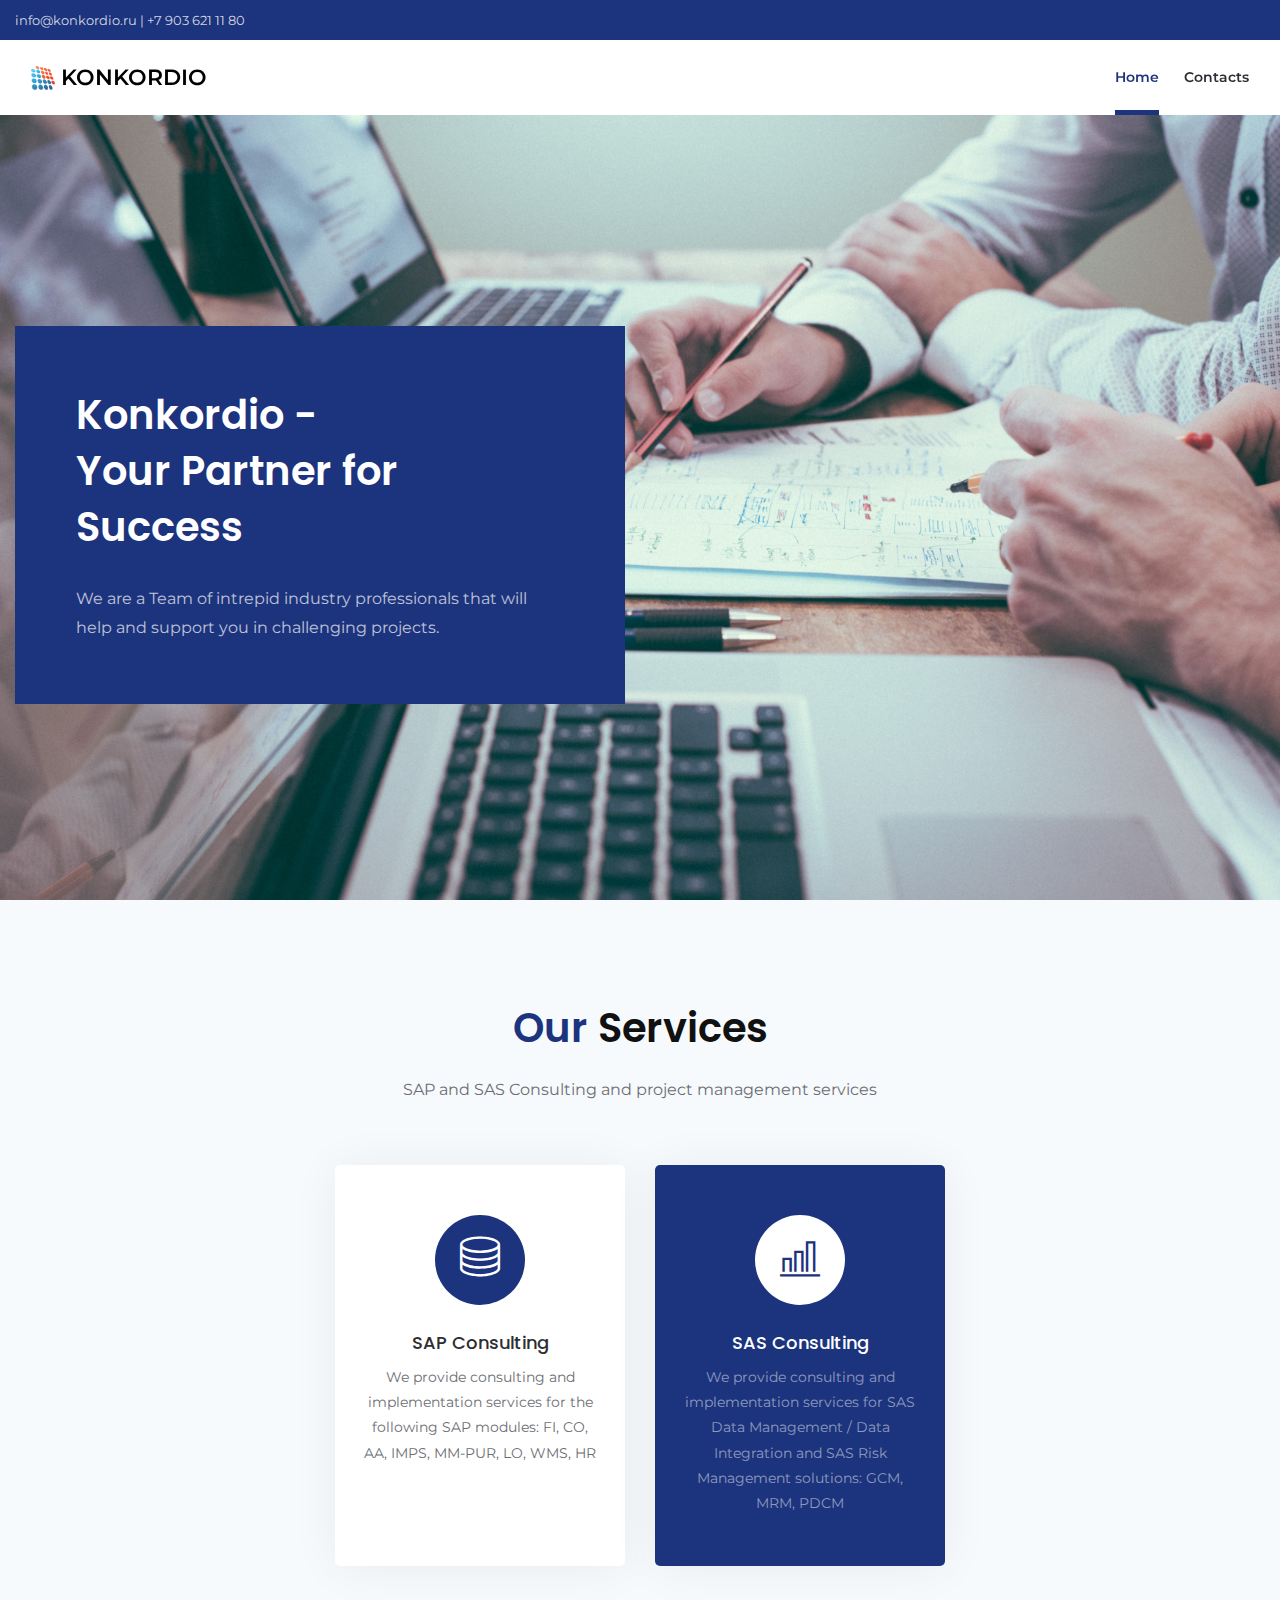
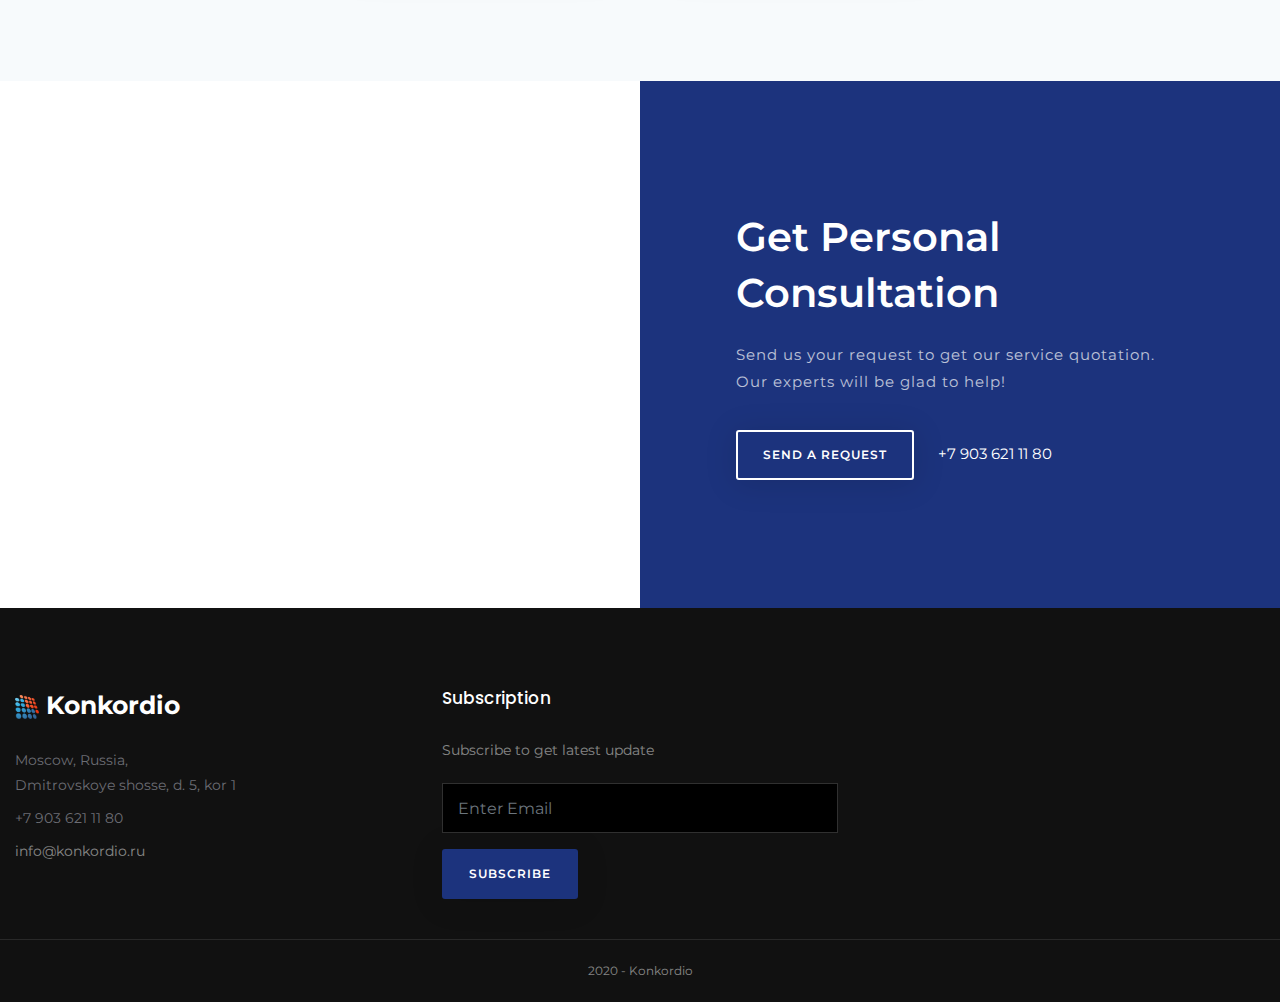
==== commit 3435cf04: "Update index.html" ====
--- a/index.html
+++ b/index.html
@@ -63,7 +63,8 @@
     <nav class="navbar header-nav navbar-expand-lg">
       <div class="container">
         <!-- Brand -->
-        <a class="navbar-brand" href=""><img src="static/img/logo.png" style="width: 24px; height: 24px;" />&nbsp;Konkordio<!--<span class="theme-bg"></span>--></a>
+	<img src="static/img/logo.png" style="width: 24px; height: 24px;" />
+        <a class="navbar-brand" href="">&nbsp;Konkordio<!--<span class="theme-bg"></span>--></a>
         <!-- / -->
 
         <!-- Mobile Toggle -->
@@ -232,4 +233,4 @@
 </body>
 <!-- Body End -->
 
-</html>+</html>
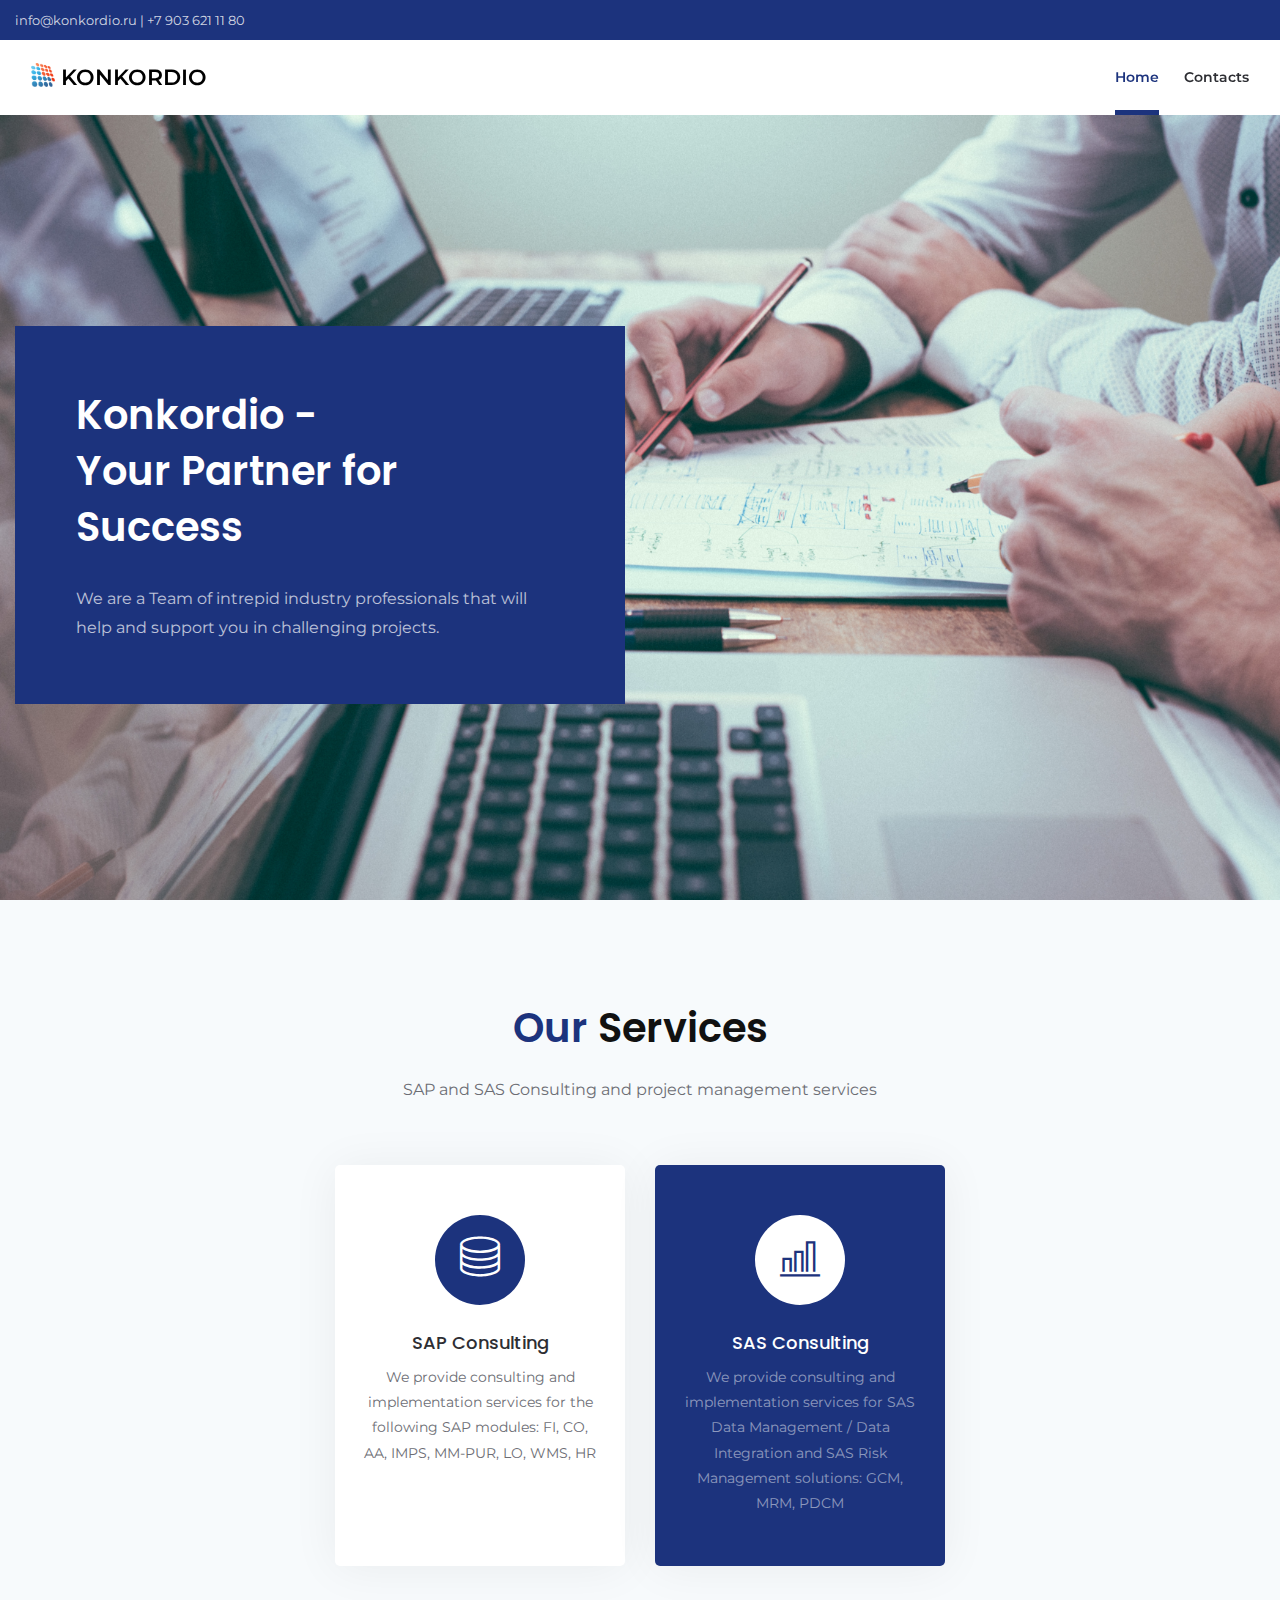
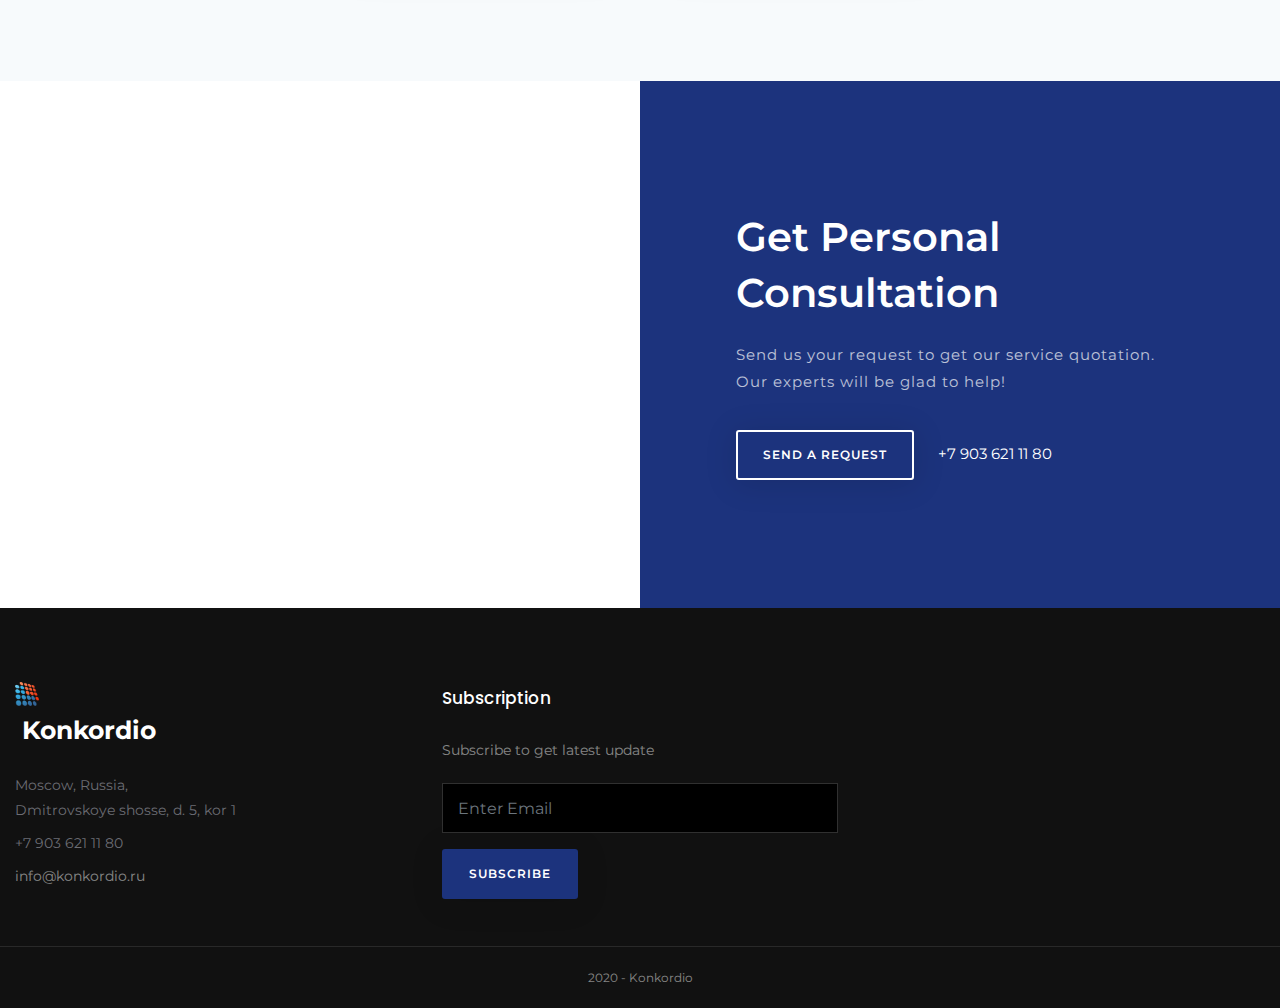
==== commit 0a8081f3: "Update index.html" ====
--- a/index.html
+++ b/index.html
@@ -23,6 +23,8 @@
   <!-- Theme Style -->
   <link href="static/css/styles.css" rel="stylesheet">
   <link href="static/css/color/default.css" rel="stylesheet" id="color_theme">
+  <!-- Tuning Style -->
+  <link href="static/css/fix.styles.css" rel="stylesheet">
   <!-- / -->
 
   <!-- Favicon -->
@@ -63,7 +65,7 @@
     <nav class="navbar header-nav navbar-expand-lg">
       <div class="container">
         <!-- Brand -->
-	<img src="static/img/logo.png" style="width: 24px; height: 24px;" />
+	<img src="static/img/logo.png" class="img-logo" />
         <a class="navbar-brand" href="">&nbsp;Konkordio<!--<span class="theme-bg"></span>--></a>
         <!-- / -->
 
@@ -176,7 +178,8 @@
       <div class="row">
         <div class="col-lg-4 m-15px-tb col-md-6">
           <div class="footer-content">
-            <div class="footer-logo"><img src="static/img/logo.png" style="width: 24px; height: 24px;" />&nbsp;Konkordio</div>
+            <img src="static/img/logo.png" class="img-logo" />
+            <div class="footer-logo">&nbsp;Konkordio</div>
             <div class="footer-text">
 			<ul>
               <li>Moscow, Russia, <br/>Dmitrovskoye shosse, d. 5, kor 1</li>
--- a/static/css/styles.css
+++ b/static/css/styles.css
@@ -1,9 +1,3 @@
-/*========================================================================
-Template Name   : Morgan
-~~~~~~~~~~~~~~~~~~~~~~~~~~~~~~~~~~~~~~~~~~~~~~~~~~~~~~~~~~~~~~~~~~~~~~~~
-Copyright (c) 2018 - Morgan
-========================================================================*/
-
 /*----------------------------------
 Table of contents
 01. Common
--- a/static/css/fix.styles.css
+++ b/static/css/fix.styles.css
@@ -0,0 +1,5 @@
+.img-logo {
+    width: 24px;
+    height: 24px;
+    margin-top: -5px;
+}
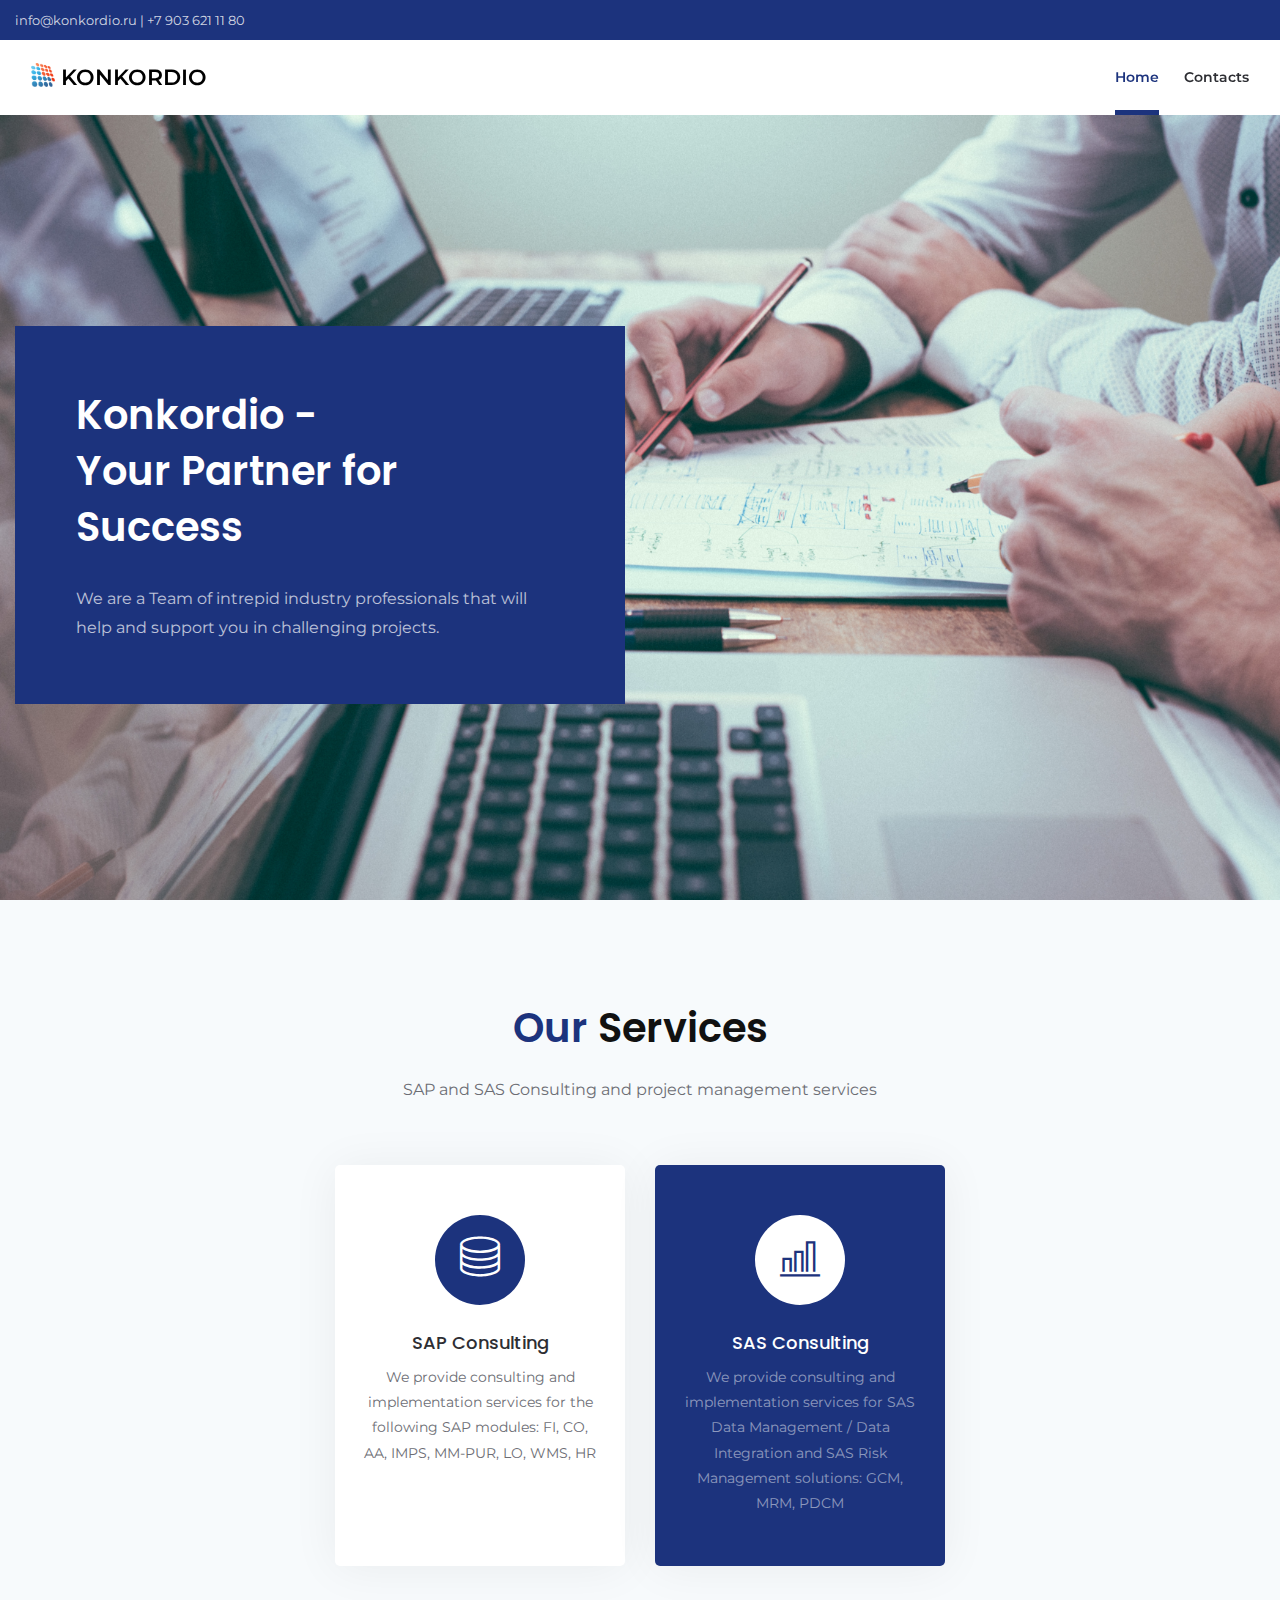
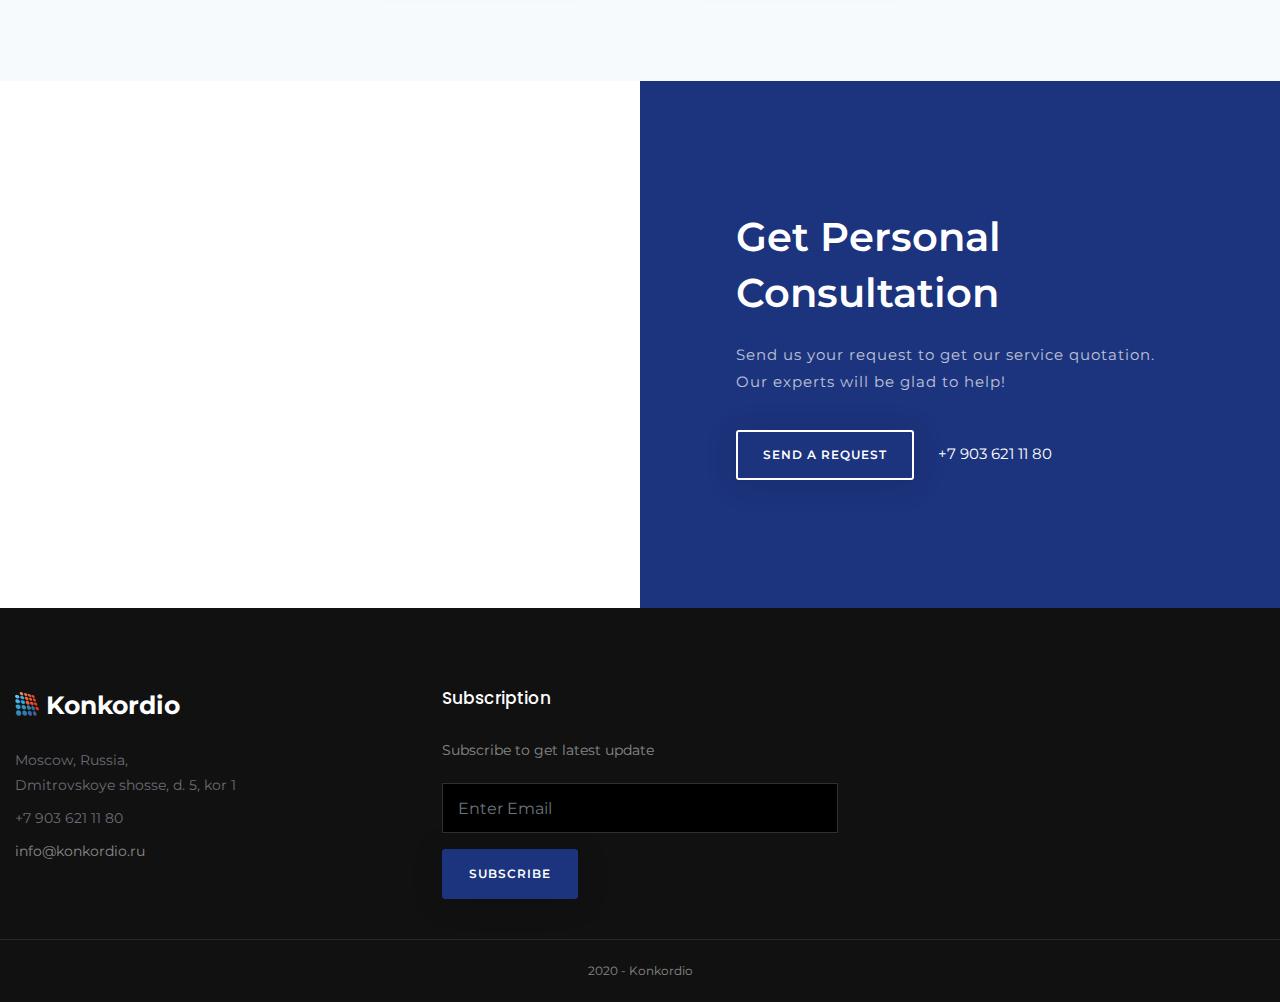
==== commit c45dca6e: "Update index.html" ====
--- a/index.html
+++ b/index.html
@@ -178,8 +178,7 @@
       <div class="row">
         <div class="col-lg-4 m-15px-tb col-md-6">
           <div class="footer-content">
-            <img src="static/img/logo.png" class="img-logo" />
-            <div class="footer-logo">&nbsp;Konkordio</div>
+            <div class="footer-logo"><img src="static/img/logo.png" class="img-logo" />&nbsp;Konkordio</div>
             <div class="footer-text">
 			<ul>
               <li>Moscow, Russia, <br/>Dmitrovskoye shosse, d. 5, kor 1</li>
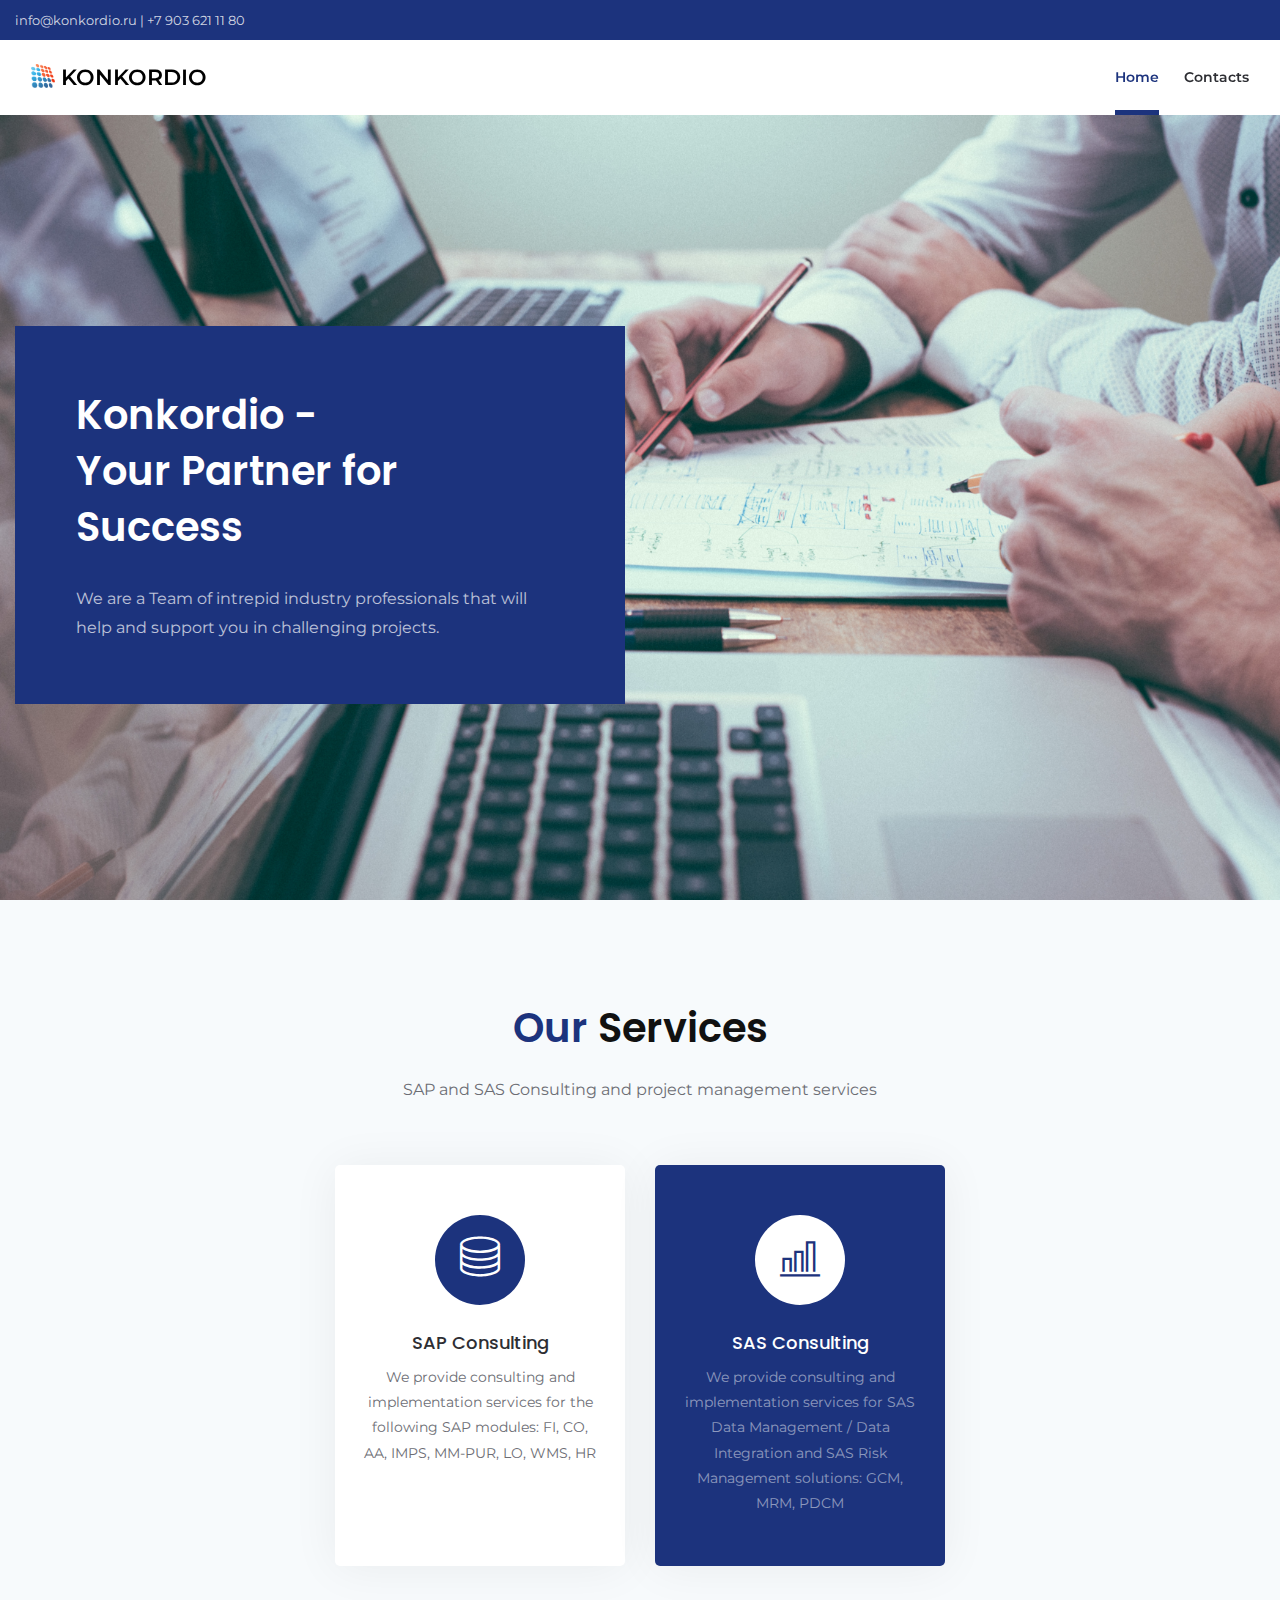
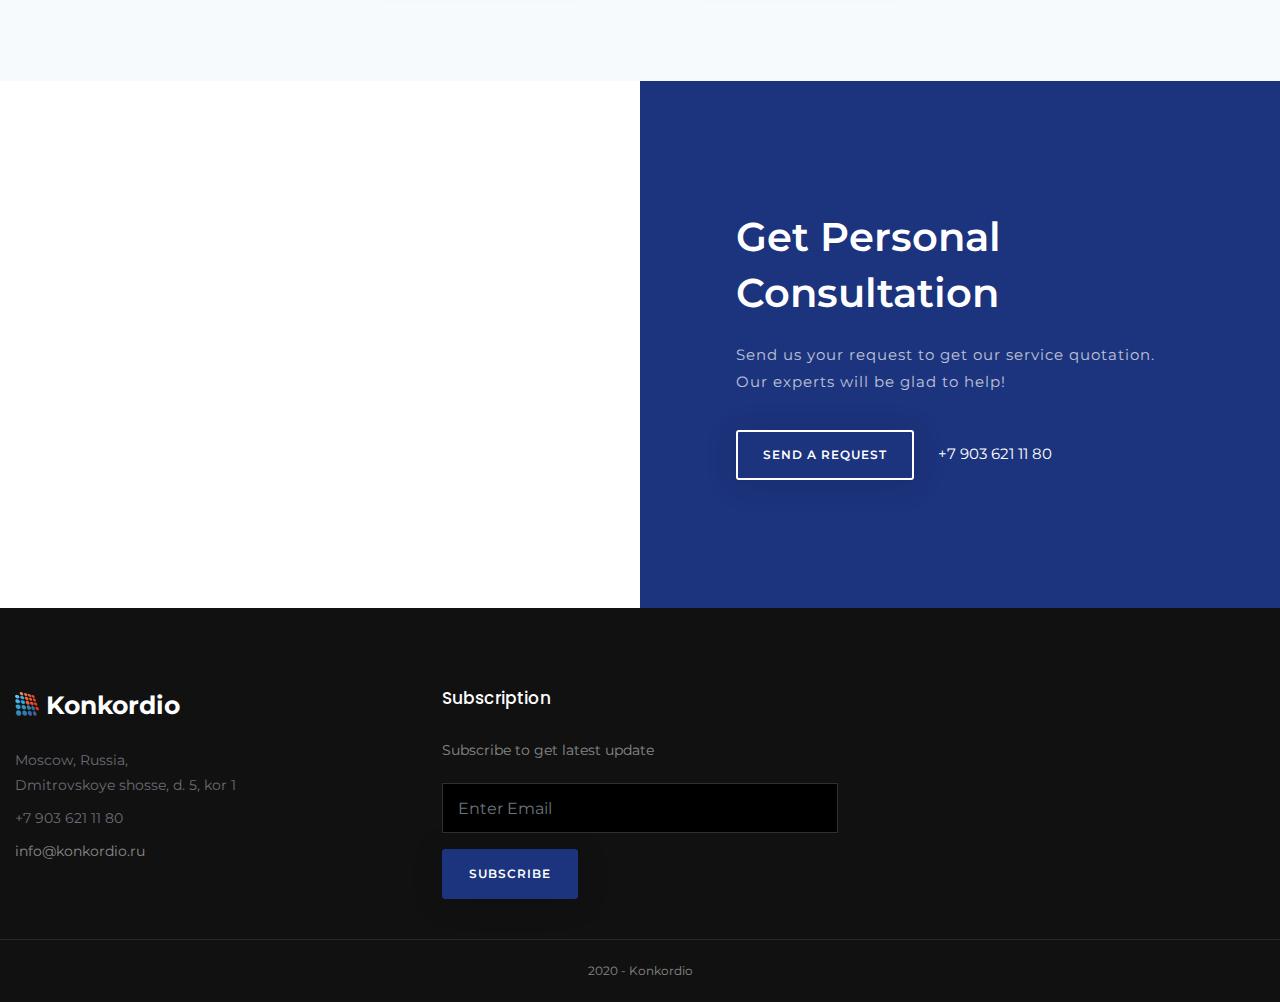
==== commit 6dc018af: "Update index.html" ====
--- a/index.html
+++ b/index.html
@@ -65,8 +65,8 @@
     <nav class="navbar header-nav navbar-expand-lg">
       <div class="container">
         <!-- Brand -->
-	<img src="static/img/logo.png" class="img-logo" />
-        <a class="navbar-brand" href="">&nbsp;Konkordio<!--<span class="theme-bg"></span>--></a>
+	
+        <a class="navbar-brand" href=""><img src="static/img/logo.png" class="img-logo" />&nbsp;Konkordio<!--<span class="theme-bg"></span>--></a>
         <!-- / -->
 
         <!-- Mobile Toggle -->
